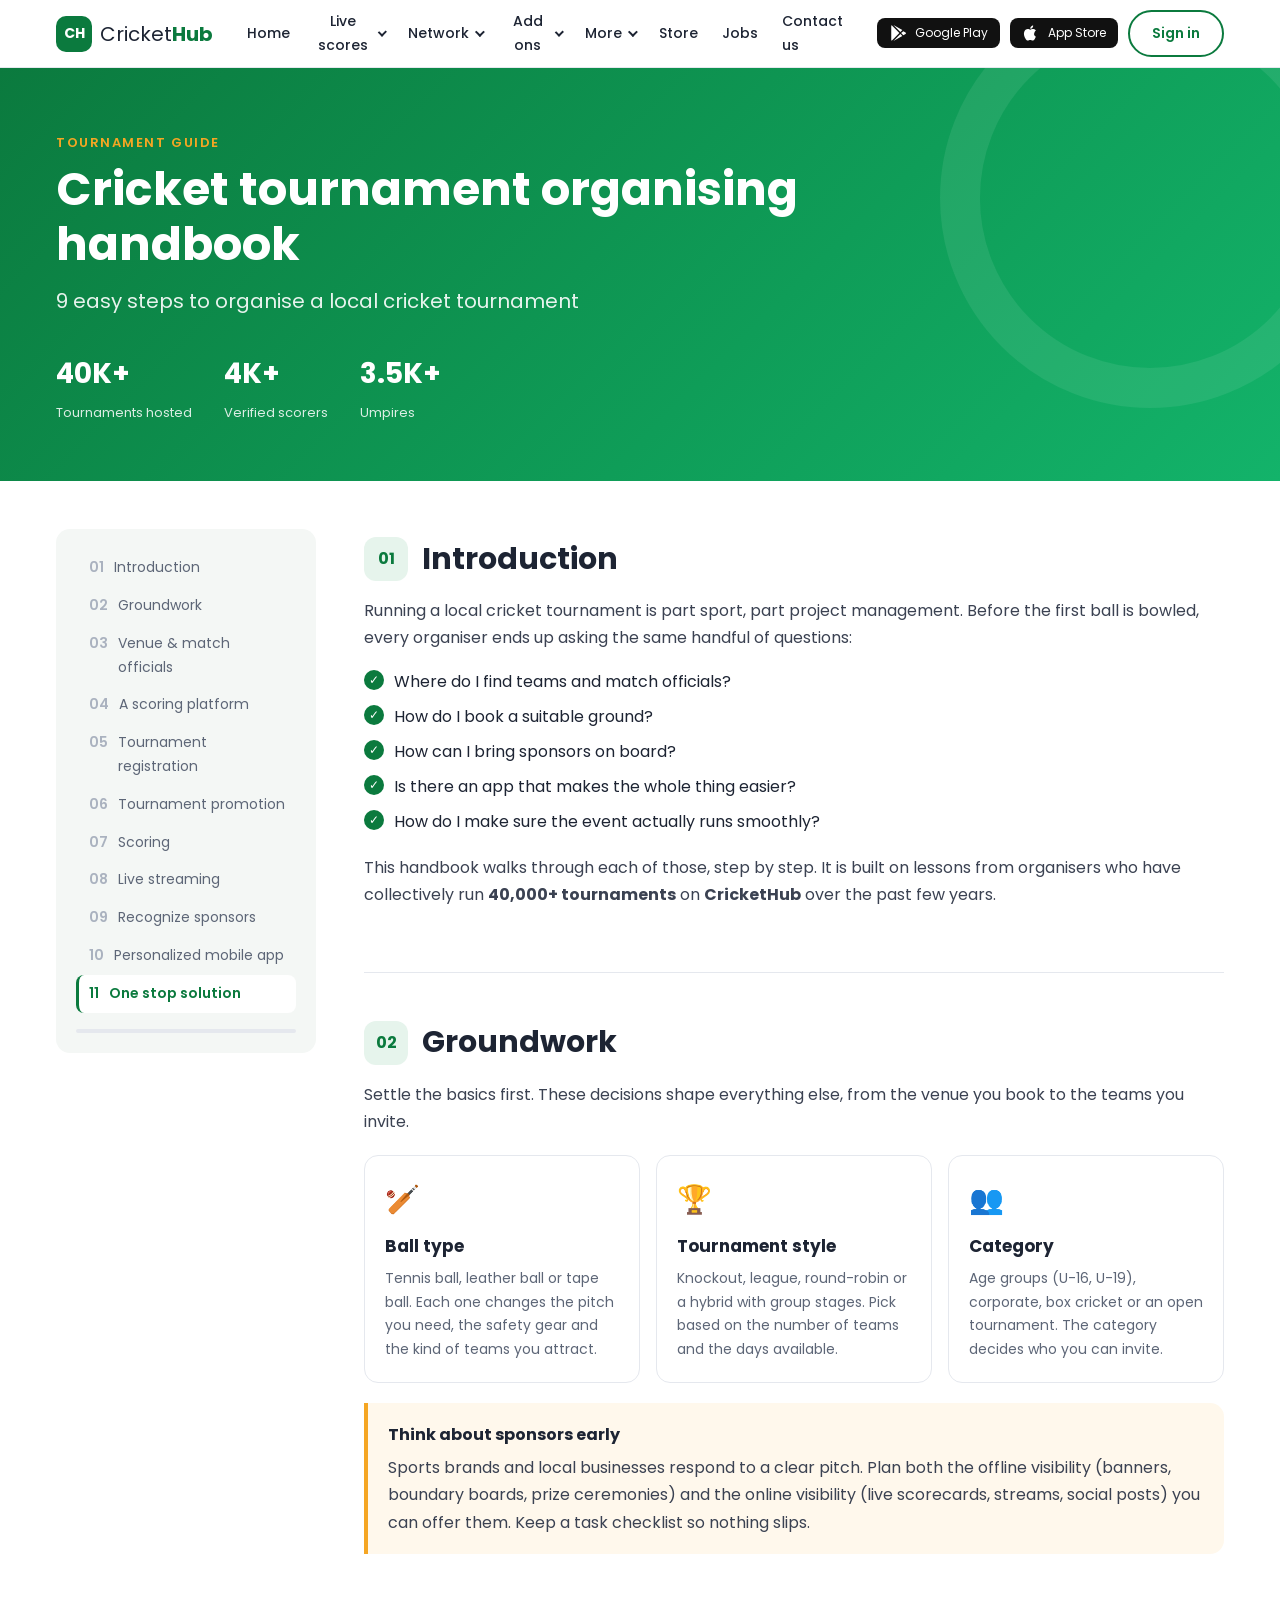
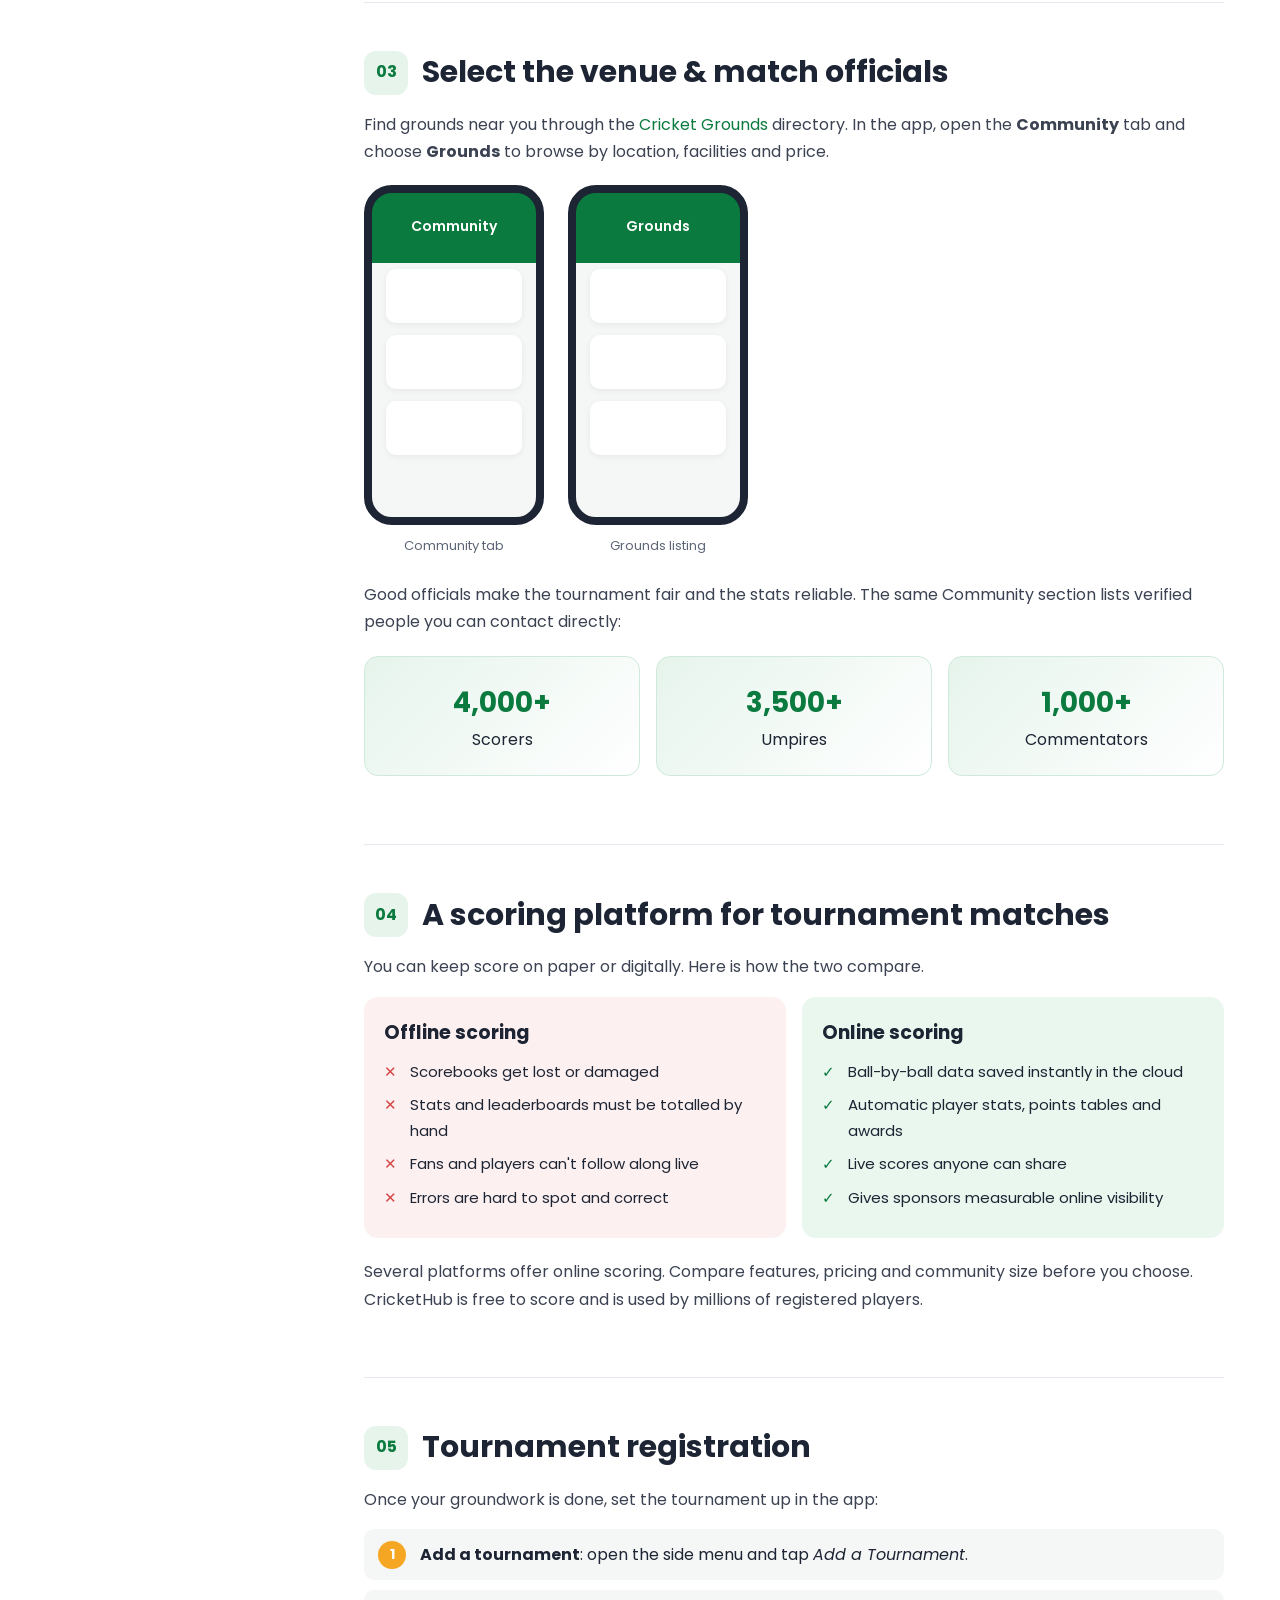
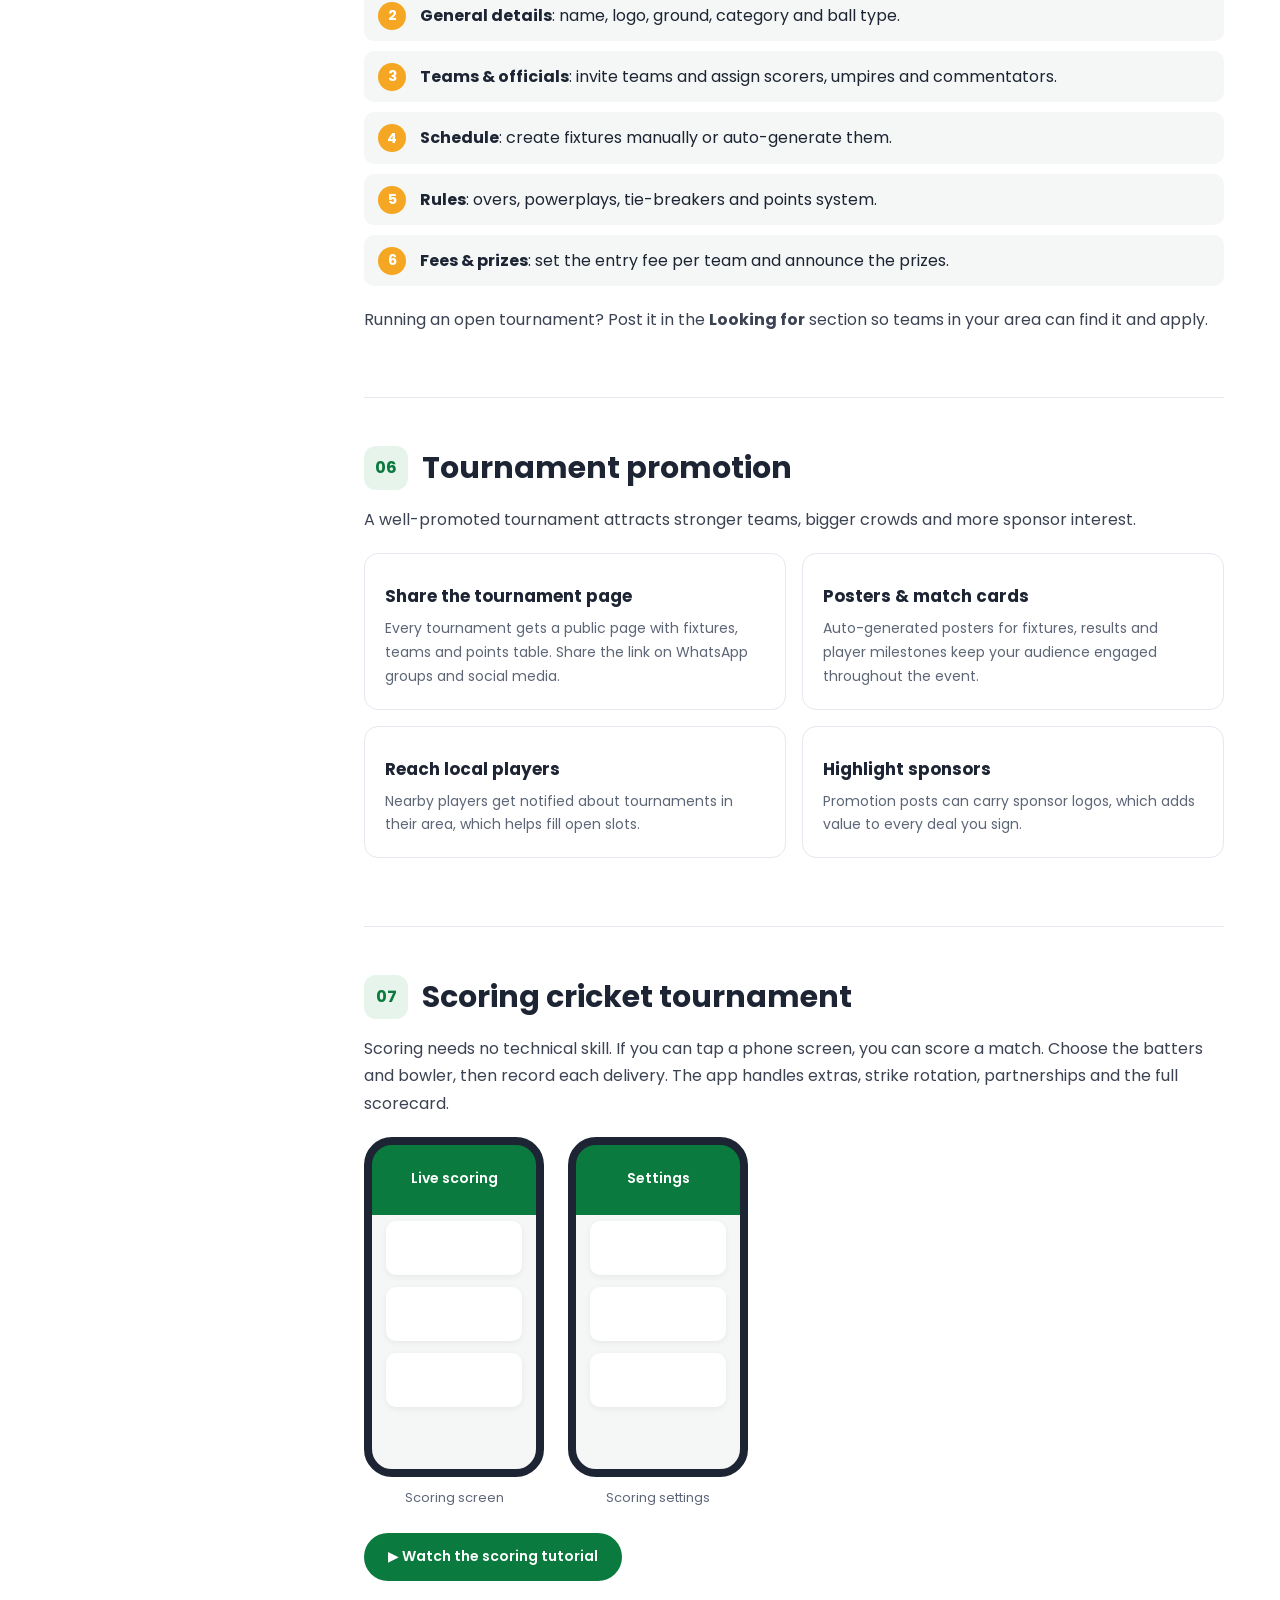
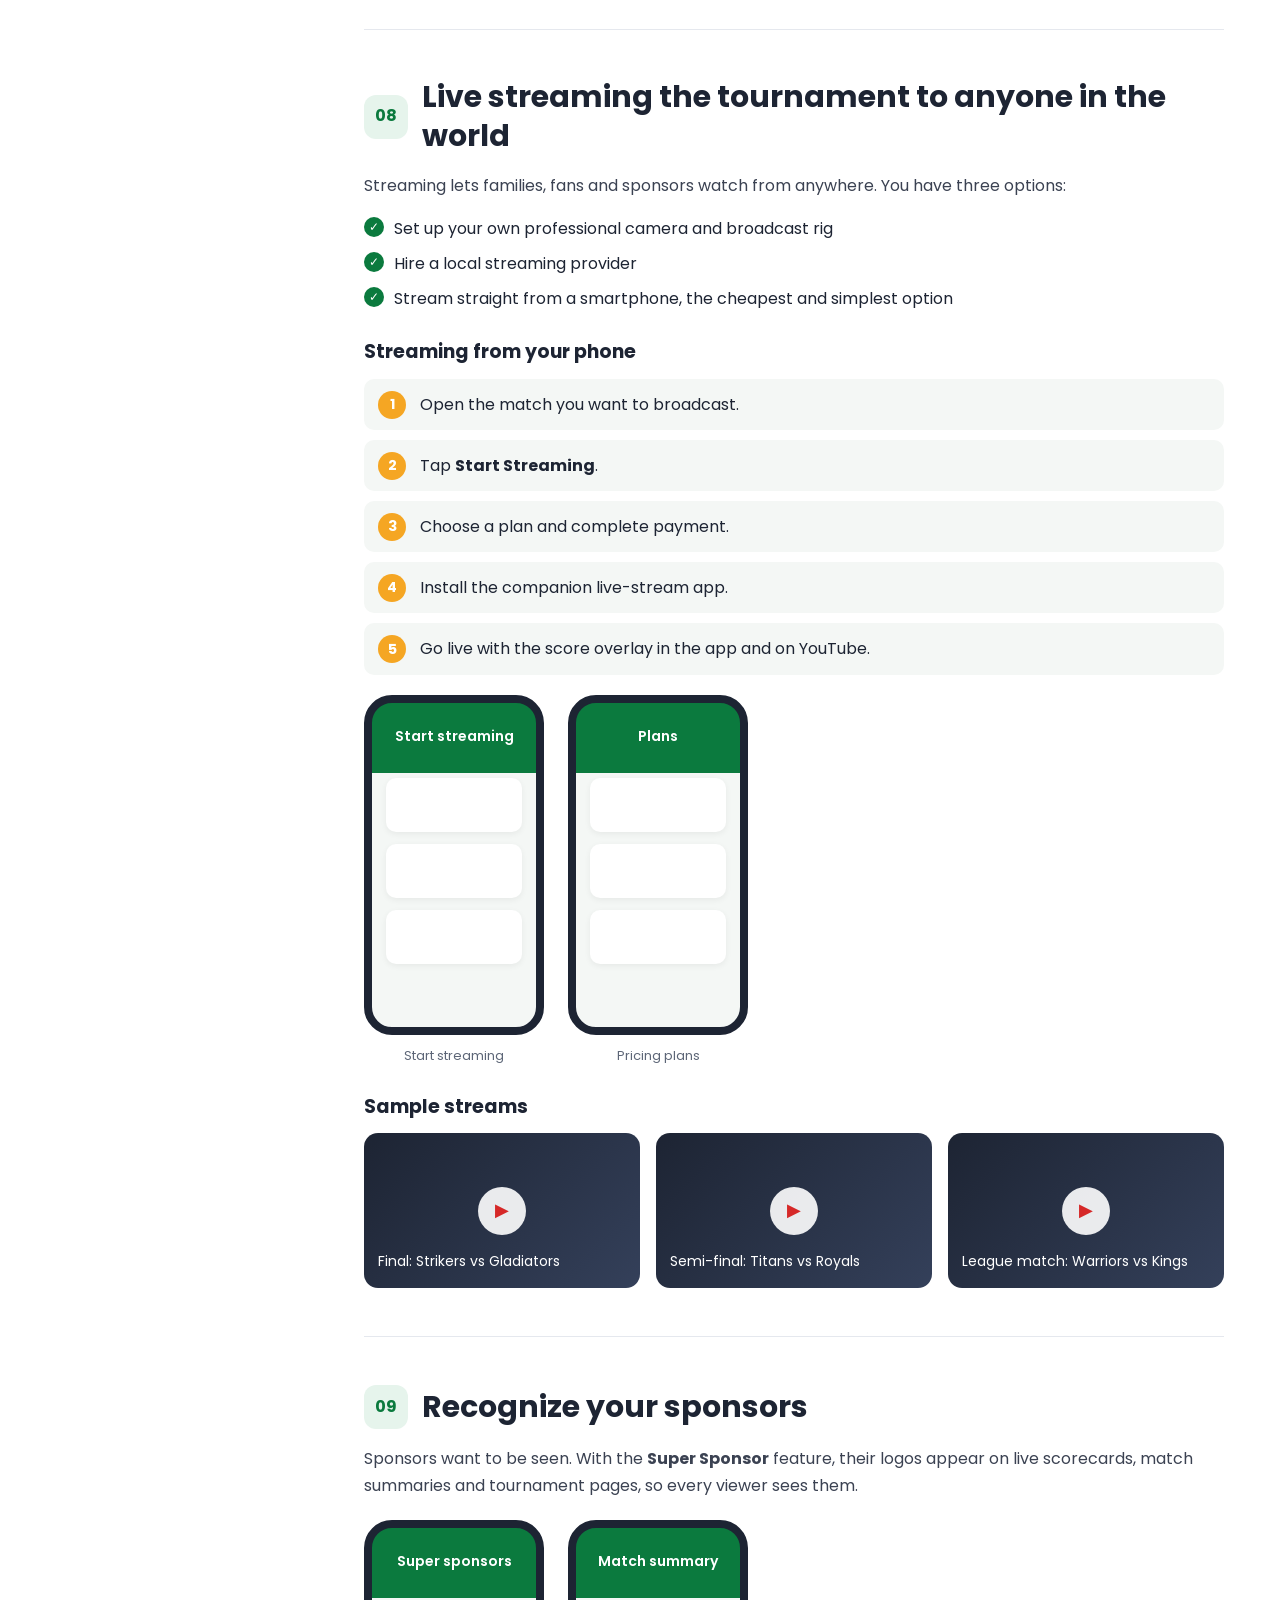
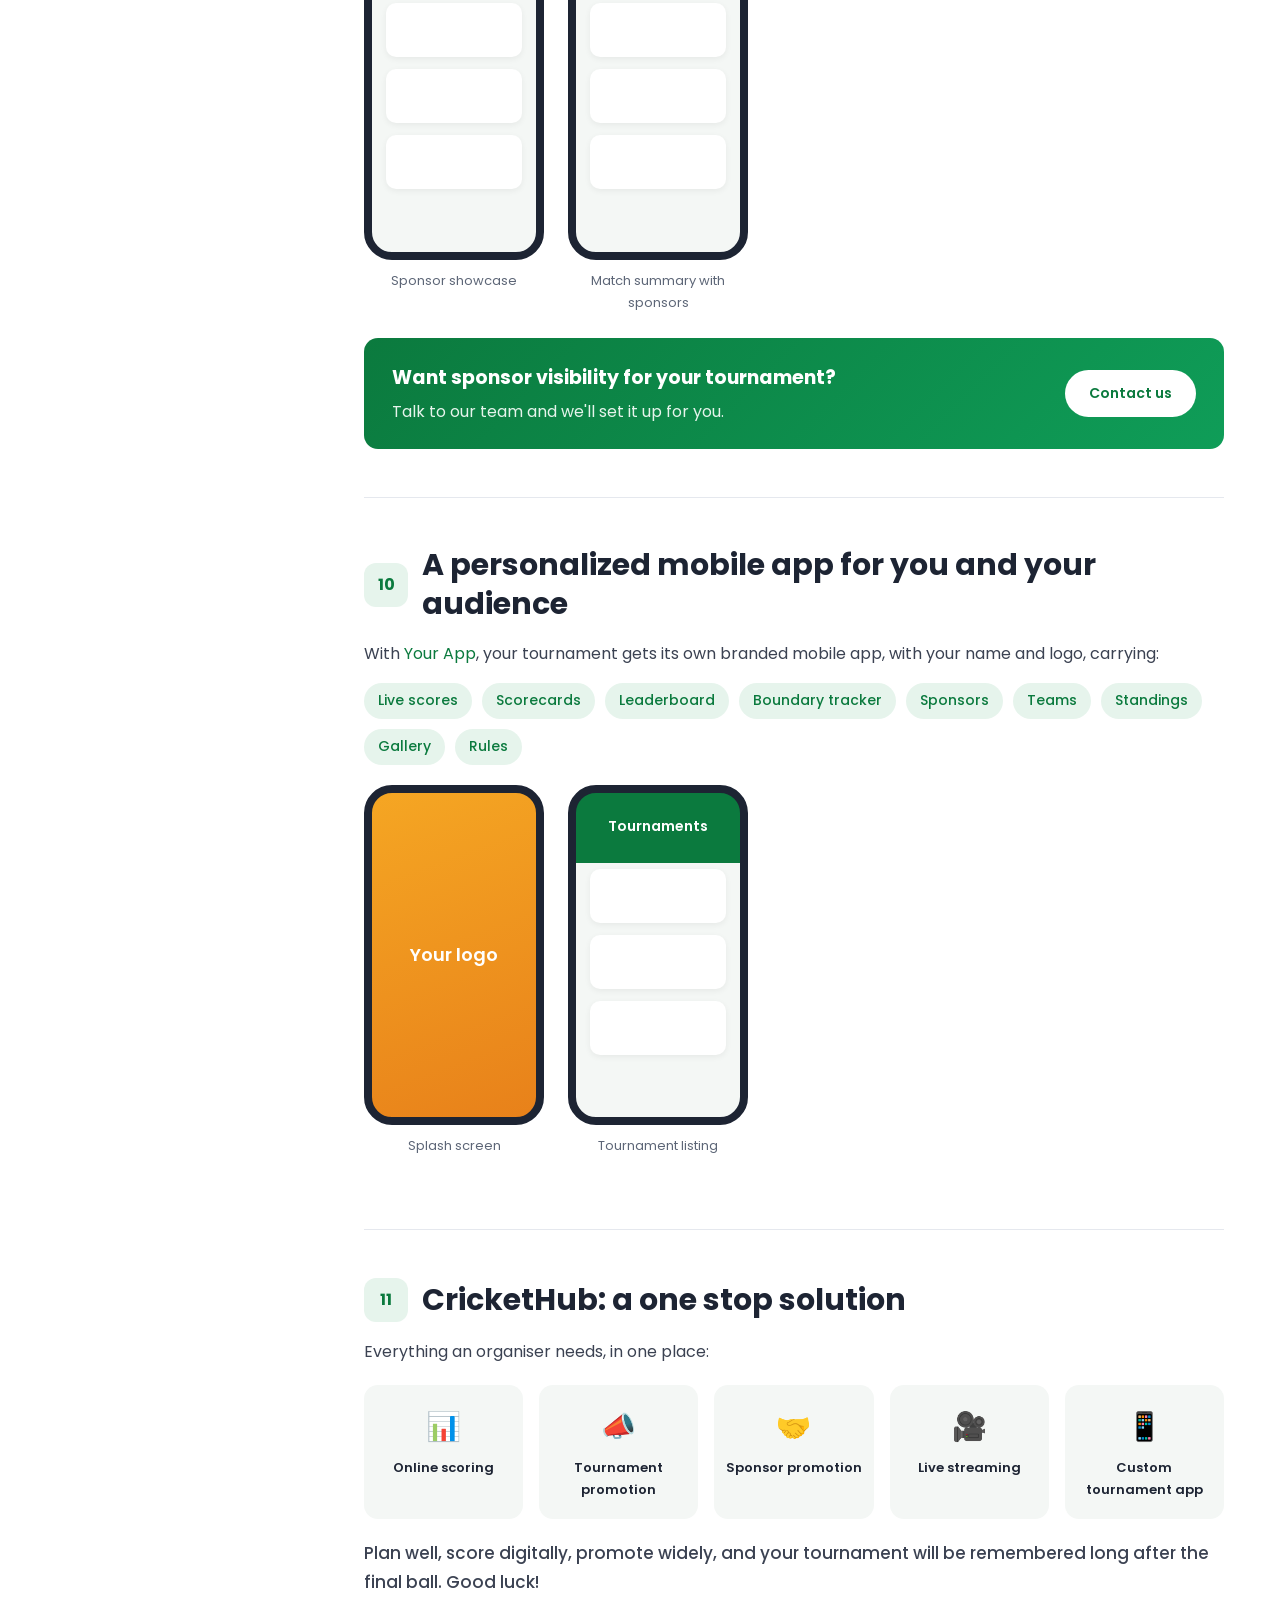
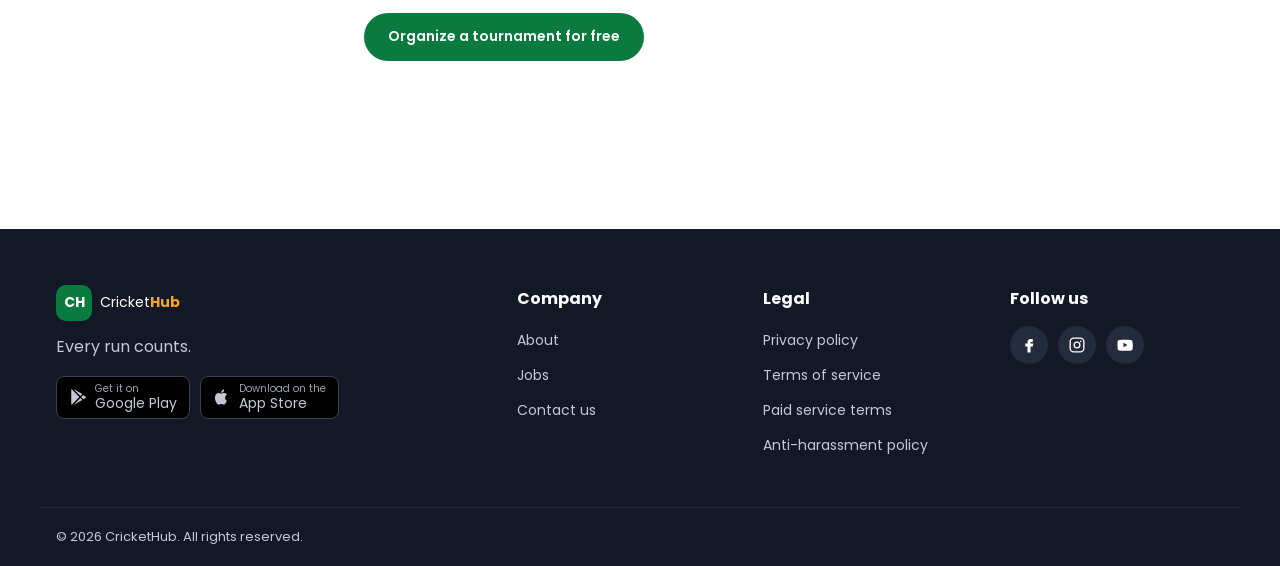
==== index.html @ 0072df8c "Cricket tournament handbook PWA" ====
<!doctype html>
<html lang="en">
<head>
  <meta charset="utf-8">
  <meta name="viewport" content="width=device-width, initial-scale=1">
  <title>Cricket Tournament Organising Handbook | CricketHub</title>
  <meta name="description" content="A step-by-step handbook for organising a local cricket tournament: groundwork, venue, officials, scoring, registration, promotion, live streaming, sponsors and more.">
  <link rel="manifest" href="manifest.webmanifest">
  <meta name="theme-color" content="#0b7a3e">
  <meta name="mobile-web-app-capable" content="yes">
  <meta name="apple-mobile-web-app-capable" content="yes">
  <meta name="apple-mobile-web-app-title" content="CricketHub">
  <link rel="apple-touch-icon" href="icons/icon-180.png">
  <link rel="icon" type="image/png" href="icons/icon-192.png">
  <link rel="preconnect" href="https://fonts.googleapis.com">
  <link rel="preconnect" href="https://fonts.gstatic.com" crossorigin>
  <link href="https://fonts.googleapis.com/css2?family=Poppins:wght@400;500;600;700&display=swap" rel="stylesheet">
  <link rel="stylesheet" href="css/styles.css">
</head>
<body>

<!-- ================= HEADER ================= -->
<header class="site-header">
  <div class="container header-inner">
    <a href="#" class="logo" aria-label="CricketHub home">
      <span class="logo-mark">CH</span>
      <span class="logo-text">Cricket<strong>Hub</strong></span>
    </a>

    <nav class="main-nav" aria-label="Main">
      <ul class="nav-list">
        <li><a href="#">Home</a></li>
        <li class="has-dropdown">
          <button class="dd-toggle" aria-expanded="false">Live scores <span class="caret"></span></button>
          <ul class="dropdown">
            <li><a href="#">Matches</a></li>
            <li><a href="#">Tournaments</a></li>
            <li><a href="#">Associations</a></li>
          </ul>
        </li>
        <li class="has-dropdown">
          <button class="dd-toggle" aria-expanded="false">Network <span class="caret"></span></button>
          <ul class="dropdown">
            <li><a href="#">Community</a></li>
            <li><a href="#">Looking for</a></li>
          </ul>
        </li>
        <li class="has-dropdown">
          <button class="dd-toggle" aria-expanded="false">Add ons <span class="caret"></span></button>
          <ul class="dropdown">
            <li><a href="#">CricketHub PRO</a></li>
            <li class="has-submenu">
              <a href="#">Go Live <span class="caret right"></span></a>
              <ul class="submenu">
                <li><a href="#">Capture</a></li>
                <li><a href="#">With camera</a></li>
                <li><a href="#">With phone</a></li>
              </ul>
            </li>
            <li><a href="#">Your app</a></li>
            <li><a href="#">Your web</a></li>
            <li><a href="#">Super sponsor</a></li>
          </ul>
        </li>
        <li class="has-dropdown">
          <button class="dd-toggle" aria-expanded="false">More <span class="caret"></span></button>
          <ul class="dropdown">
            <li><a href="index.html" class="active">Tournament guide</a></li>
            <li><a href="#">Cricket tips</a></li>
            <li><a href="#">News</a></li>
            <li><a href="#">FAQs</a></li>
            <li><a href="#">Blogs</a></li>
            <li><a href="#">Organize tournament</a></li>
            <li><a href="#">Awards</a></li>
            <li><a href="#">Cricket tools</a></li>
          </ul>
        </li>
        <li><a href="#">Store</a></li>
        <li><a href="#">Jobs</a></li>
        <li><a href="#">Contact us</a></li>
      </ul>
    </nav>

    <div class="header-actions">
      <a href="#" class="store-badge small" aria-label="Get it on Google Play">
        <svg viewBox="0 0 24 24" aria-hidden="true"><path d="M3.6 1.8 13.8 12 3.6 22.2c-.4-.2-.6-.6-.6-1.1V2.9c0-.5.2-.9.6-1.1Zm11.6 11.6 2.6 2.6-11.9 6.8 9.3-9.4Zm3.9-3.9 2.9 1.7c.8.5.8 1.6 0 2.1l-2.9 1.7-2.9-3 2.9-2.5ZM5.9 1.2l11.9 6.8-2.6 2.6-9.3-9.4Z"/></svg>
        <span>Google Play</span>
      </a>
      <a href="#" class="store-badge small" aria-label="Download on the App Store">
        <svg viewBox="0 0 24 24" aria-hidden="true"><path d="M16.4 12.6c0-2.6 2.1-3.8 2.2-3.9-1.2-1.8-3.1-2-3.7-2-1.6-.2-3.1.9-3.9.9-.8 0-2-.9-3.4-.9-1.7 0-3.3 1-4.2 2.6-1.8 3.1-.5 7.7 1.3 10.2.8 1.2 1.8 2.6 3.1 2.5 1.2 0 1.7-.8 3.2-.8s1.9.8 3.2.8c1.3 0 2.2-1.2 3-2.4.9-1.4 1.3-2.7 1.3-2.8 0 0-2.6-1-2.6-4.2ZM13.9 4.9c.7-.8 1.1-1.9 1-3-1 0-2.1.7-2.8 1.5-.6.7-1.2 1.8-1 2.9 1 .1 2.1-.6 2.8-1.4Z"/></svg>
        <span>App Store</span>
      </a>
      <a href="#" class="btn btn-outline">Sign in</a>
      <button class="menu-toggle" aria-label="Open menu" aria-controls="drawer" aria-expanded="false">
        <span></span><span></span><span></span>
      </button>
    </div>
  </div>
</header>

<!-- Mobile drawer -->
<div class="drawer-backdrop" hidden></div>
<aside id="drawer" class="drawer" aria-hidden="true">
  <div class="drawer-head">
    <a href="#" class="logo"><span class="logo-mark">CH</span><span class="logo-text">Cricket<strong>Hub</strong></span></a>
    <button class="drawer-close" aria-label="Close menu">&times;</button>
  </div>
  <p class="drawer-tagline">Every run counts.</p>
  <nav class="drawer-nav" aria-label="Mobile"></nav>
  <a href="#" class="btn btn-primary btn-block">Sign in</a>
</aside>

<!-- ================= PAGE HERO ================= -->
<section class="page-hero">
  <div class="container">
    <p class="eyebrow">Tournament guide</p>
    <h1>Cricket tournament organising handbook</h1>
    <p class="subtitle">9 easy steps to organise a local cricket tournament</p>
    <div class="hero-stats">
      <div><strong>40K+</strong><span>Tournaments hosted</span></div>
      <div><strong>4K+</strong><span>Verified scorers</span></div>
      <div><strong>3.5K+</strong><span>Umpires</span></div>
    </div>
  </div>
</section>

<!-- ================= CONTENT ================= -->
<main class="container handbook">
  <aside class="toc" aria-label="Table of contents">
    <button class="toc-toggle" aria-expanded="false">Contents <span class="caret"></span></button>
    <ol class="toc-list">
      <li><a href="#section-1">Introduction</a></li>
      <li><a href="#section-2">Groundwork</a></li>
      <li><a href="#section-3">Venue &amp; match officials</a></li>
      <li><a href="#section-4">A scoring platform</a></li>
      <li><a href="#section-5">Tournament registration</a></li>
      <li><a href="#section-6">Tournament promotion</a></li>
      <li><a href="#section-7">Scoring</a></li>
      <li><a href="#section-8">Live streaming</a></li>
      <li><a href="#section-9">Recognize sponsors</a></li>
      <li><a href="#section-10">Personalized mobile app</a></li>
      <li><a href="#section-11">One stop solution</a></li>
    </ol>
    <div class="toc-progress"><span></span></div>
  </aside>

  <article class="content">

    <section id="section-1" class="hb-section">
      <h2><span class="num">01</span>Introduction</h2>
      <p>Running a local cricket tournament is part sport, part project management. Before the first ball is bowled, every organiser ends up asking the same handful of questions:</p>
      <ul class="check-list">
        <li>Where do I find teams and match officials?</li>
        <li>How do I book a suitable ground?</li>
        <li>How can I bring sponsors on board?</li>
        <li>Is there an app that makes the whole thing easier?</li>
        <li>How do I make sure the event actually runs smoothly?</li>
      </ul>
      <p>This handbook walks through each of those, step by step. It is built on lessons from organisers who have collectively run <strong>40,000+ tournaments</strong> on <strong>CricketHub</strong> over the past few years.</p>
    </section>

    <section id="section-2" class="hb-section">
      <h2><span class="num">02</span>Groundwork</h2>
      <p>Settle the basics first. These decisions shape everything else, from the venue you book to the teams you invite.</p>
      <div class="card-grid three">
        <div class="info-card">
          <div class="icon">🏏</div>
          <h3>Ball type</h3>
          <p>Tennis ball, leather ball or tape ball. Each one changes the pitch you need, the safety gear and the kind of teams you attract.</p>
        </div>
        <div class="info-card">
          <div class="icon">🏆</div>
          <h3>Tournament style</h3>
          <p>Knockout, league, round-robin or a hybrid with group stages. Pick based on the number of teams and the days available.</p>
        </div>
        <div class="info-card">
          <div class="icon">👥</div>
          <h3>Category</h3>
          <p>Age groups (U-16, U-19), corporate, box cricket or an open tournament. The category decides who you can invite.</p>
        </div>
      </div>
      <div class="callout">
        <h4>Think about sponsors early</h4>
        <p>Sports brands and local businesses respond to a clear pitch. Plan both the offline visibility (banners, boundary boards, prize ceremonies) and the online visibility (live scorecards, streams, social posts) you can offer them. Keep a task checklist so nothing slips.</p>
      </div>
    </section>

    <section id="section-3" class="hb-section">
      <h2><span class="num">03</span>Select the venue &amp; match officials</h2>
      <p>Find grounds near you through the <a href="#">Cricket Grounds</a> directory. In the app, open the <strong>Community</strong> tab and choose <strong>Grounds</strong> to browse by location, facilities and price.</p>
      <div class="media-row two">
        <figure class="mock-phone" data-label="Community"><div class="screen"><span>Community</span><i></i><i></i><i></i></div><figcaption>Community tab</figcaption></figure>
        <figure class="mock-phone" data-label="Grounds"><div class="screen"><span>Grounds</span><i></i><i></i><i></i></div><figcaption>Grounds listing</figcaption></figure>
      </div>
      <p>Good officials make the tournament fair and the stats reliable. The same Community section lists verified people you can contact directly:</p>
      <div class="card-grid three">
        <a href="#" class="stat-card"><strong>4,000+</strong><span>Scorers</span></a>
        <a href="#" class="stat-card"><strong>3,500+</strong><span>Umpires</span></a>
        <a href="#" class="stat-card"><strong>1,000+</strong><span>Commentators</span></a>
      </div>
    </section>

    <section id="section-4" class="hb-section">
      <h2><span class="num">04</span>A scoring platform for tournament matches</h2>
      <p>You can keep score on paper or digitally. Here is how the two compare.</p>
      <div class="compare">
        <div class="compare-col bad">
          <h3>Offline scoring</h3>
          <ul>
            <li>Scorebooks get lost or damaged</li>
            <li>Stats and leaderboards must be totalled by hand</li>
            <li>Fans and players can't follow along live</li>
            <li>Errors are hard to spot and correct</li>
          </ul>
        </div>
        <div class="compare-col good">
          <h3>Online scoring</h3>
          <ul>
            <li>Ball-by-ball data saved instantly in the cloud</li>
            <li>Automatic player stats, points tables and awards</li>
            <li>Live scores anyone can share</li>
            <li>Gives sponsors measurable online visibility</li>
          </ul>
        </div>
      </div>
      <p>Several platforms offer online scoring. Compare features, pricing and community size before you choose. CricketHub is free to score and is used by millions of registered players.</p>
    </section>

    <section id="section-5" class="hb-section">
      <h2><span class="num">05</span>Tournament registration</h2>
      <p>Once your groundwork is done, set the tournament up in the app:</p>
      <ol class="steps">
        <li><strong>Add a tournament</strong>: open the side menu and tap <em>Add a Tournament</em>.</li>
        <li><strong>General details</strong>: name, logo, ground, category and ball type.</li>
        <li><strong>Teams &amp; officials</strong>: invite teams and assign scorers, umpires and commentators.</li>
        <li><strong>Schedule</strong>: create fixtures manually or auto-generate them.</li>
        <li><strong>Rules</strong>: overs, powerplays, tie-breakers and points system.</li>
        <li><strong>Fees &amp; prizes</strong>: set the entry fee per team and announce the prizes.</li>
      </ol>
      <p>Running an open tournament? Post it in the <strong>Looking for</strong> section so teams in your area can find it and apply.</p>
    </section>

    <section id="section-6" class="hb-section">
      <h2><span class="num">06</span>Tournament promotion</h2>
      <p>A well-promoted tournament attracts stronger teams, bigger crowds and more sponsor interest.</p>
      <div class="card-grid two">
        <div class="info-card"><h3>Share the tournament page</h3><p>Every tournament gets a public page with fixtures, teams and points table. Share the link on WhatsApp groups and social media.</p></div>
        <div class="info-card"><h3>Posters &amp; match cards</h3><p>Auto-generated posters for fixtures, results and player milestones keep your audience engaged throughout the event.</p></div>
        <div class="info-card"><h3>Reach local players</h3><p>Nearby players get notified about tournaments in their area, which helps fill open slots.</p></div>
        <div class="info-card"><h3>Highlight sponsors</h3><p>Promotion posts can carry sponsor logos, which adds value to every deal you sign.</p></div>
      </div>
    </section>

    <section id="section-7" class="hb-section">
      <h2><span class="num">07</span>Scoring cricket tournament</h2>
      <p>Scoring needs no technical skill. If you can tap a phone screen, you can score a match. Choose the batters and bowler, then record each delivery. The app handles extras, strike rotation, partnerships and the full scorecard.</p>
      <div class="media-row two">
        <figure class="mock-phone"><div class="screen"><span>Live scoring</span><i></i><i></i><i></i></div><figcaption>Scoring screen</figcaption></figure>
        <figure class="mock-phone"><div class="screen"><span>Settings</span><i></i><i></i><i></i></div><figcaption>Scoring settings</figcaption></figure>
      </div>
      <a href="#" class="btn btn-primary">▶ Watch the scoring tutorial</a>
    </section>

    <section id="section-8" class="hb-section">
      <h2><span class="num">08</span>Live streaming the tournament to anyone in the world</h2>
      <p>Streaming lets families, fans and sponsors watch from anywhere. You have three options:</p>
      <ul class="check-list">
        <li>Set up your own professional camera and broadcast rig</li>
        <li>Hire a local streaming provider</li>
        <li>Stream straight from a smartphone, the cheapest and simplest option</li>
      </ul>
      <h3>Streaming from your phone</h3>
      <ol class="steps">
        <li>Open the match you want to broadcast.</li>
        <li>Tap <strong>Start Streaming</strong>.</li>
        <li>Choose a plan and complete payment.</li>
        <li>Install the companion live-stream app.</li>
        <li>Go live with the score overlay in the app and on YouTube.</li>
      </ol>
      <div class="media-row two">
        <figure class="mock-phone"><div class="screen"><span>Start streaming</span><i></i><i></i><i></i></div><figcaption>Start streaming</figcaption></figure>
        <figure class="mock-phone"><div class="screen"><span>Plans</span><i></i><i></i><i></i></div><figcaption>Pricing plans</figcaption></figure>
      </div>
      <h3>Sample streams</h3>
      <div class="video-grid">
        <a href="#" class="video-card"><span class="play">▶</span><span>Final: Strikers vs Gladiators</span></a>
        <a href="#" class="video-card"><span class="play">▶</span><span>Semi-final: Titans vs Royals</span></a>
        <a href="#" class="video-card"><span class="play">▶</span><span>League match: Warriors vs Kings</span></a>
      </div>
    </section>

    <section id="section-9" class="hb-section">
      <h2><span class="num">09</span>Recognize your sponsors</h2>
      <p>Sponsors want to be seen. With the <strong>Super Sponsor</strong> feature, their logos appear on live scorecards, match summaries and tournament pages, so every viewer sees them.</p>
      <div class="media-row two">
        <figure class="mock-phone"><div class="screen"><span>Super sponsors</span><i></i><i></i><i></i></div><figcaption>Sponsor showcase</figcaption></figure>
        <figure class="mock-phone"><div class="screen"><span>Match summary</span><i></i><i></i><i></i></div><figcaption>Match summary with sponsors</figcaption></figure>
      </div>
      <div class="cta-banner">
        <div>
          <h3>Want sponsor visibility for your tournament?</h3>
          <p>Talk to our team and we'll set it up for you.</p>
        </div>
        <a href="#" class="btn btn-light">Contact us</a>
      </div>
    </section>

    <section id="section-10" class="hb-section">
      <h2><span class="num">10</span>A personalized mobile app for you and your audience</h2>
      <p>With <a href="#">Your App</a>, your tournament gets its own branded mobile app, with your name and logo, carrying:</p>
      <div class="chip-list">
        <span>Live scores</span><span>Scorecards</span><span>Leaderboard</span><span>Boundary tracker</span>
        <span>Sponsors</span><span>Teams</span><span>Standings</span><span>Gallery</span><span>Rules</span>
      </div>
      <div class="media-row two">
        <figure class="mock-phone brand"><div class="screen"><span>Your logo</span></div><figcaption>Splash screen</figcaption></figure>
        <figure class="mock-phone"><div class="screen"><span>Tournaments</span><i></i><i></i><i></i></div><figcaption>Tournament listing</figcaption></figure>
      </div>
    </section>

    <section id="section-11" class="hb-section">
      <h2><span class="num">11</span>CricketHub: a one stop solution</h2>
      <p>Everything an organiser needs, in one place:</p>
      <div class="card-grid five">
        <div class="mini-card">📊<span>Online scoring</span></div>
        <div class="mini-card">📣<span>Tournament promotion</span></div>
        <div class="mini-card">🤝<span>Sponsor promotion</span></div>
        <div class="mini-card">🎥<span>Live streaming</span></div>
        <div class="mini-card">📱<span>Custom tournament app</span></div>
      </div>
      <p class="closing">Plan well, score digitally, promote widely, and your tournament will be remembered long after the final ball. Good luck!</p>
      <a href="#" class="btn btn-primary">Organize a tournament for free</a>
    </section>

  </article>
</main>

<button class="back-to-top" aria-label="Back to top">↑</button>

<!-- ================= FOOTER ================= -->
<footer class="site-footer">
  <div class="container footer-grid">
    <div class="footer-brand">
      <a href="#" class="logo light"><span class="logo-mark">CH</span><span class="logo-text">Cricket<strong>Hub</strong></span></a>
      <p>Every run counts.</p>
      <div class="badges">
        <a href="#" class="store-badge"><svg viewBox="0 0 24 24" aria-hidden="true"><path d="M3.6 1.8 13.8 12 3.6 22.2c-.4-.2-.6-.6-.6-1.1V2.9c0-.5.2-.9.6-1.1Zm11.6 11.6 2.6 2.6-11.9 6.8 9.3-9.4Zm3.9-3.9 2.9 1.7c.8.5.8 1.6 0 2.1l-2.9 1.7-2.9-3 2.9-2.5ZM5.9 1.2l11.9 6.8-2.6 2.6-9.3-9.4Z"/></svg><span><small>Get it on</small>Google Play</span></a>
        <a href="#" class="store-badge"><svg viewBox="0 0 24 24" aria-hidden="true"><path d="M16.4 12.6c0-2.6 2.1-3.8 2.2-3.9-1.2-1.8-3.1-2-3.7-2-1.6-.2-3.1.9-3.9.9-.8 0-2-.9-3.4-.9-1.7 0-3.300 1-4.2 2.6-1.8 3.1-.5 7.7 1.3 10.2.8 1.2 1.8 2.6 3.1 2.5 1.2 0 1.7-.8 3.2-.8s1.9.8 3.2.8c1.3 0 2.2-1.2 3-2.4.9-1.4 1.3-2.7 1.3-2.8 0 0-2.6-1-2.6-4.2ZM13.9 4.9c.7-.8 1.1-1.9 1-3-1 0-2.1.7-2.8 1.5-.6.7-1.2 1.8-1 2.9 1 .1 2.1-.6 2.8-1.4Z"/></svg><span><small>Download on the</small>App Store</span></a>
      </div>
    </div>
    <div>
      <h4>Company</h4>
      <ul><li><a href="#">About</a></li><li><a href="#">Jobs</a></li><li><a href="#">Contact us</a></li></ul>
    </div>
    <div>
      <h4>Legal</h4>
      <ul><li><a href="#">Privacy policy</a></li><li><a href="#">Terms of service</a></li><li><a href="#">Paid service terms</a></li><li><a href="#">Anti-harassment policy</a></li></ul>
    </div>
    <div>
      <h4>Follow us</h4>
      <div class="socials">
        <a href="#" aria-label="Facebook"><svg viewBox="0 0 24 24"><path d="M14 8h3V4h-3c-2.8 0-4 1.8-4 4.3V10H7v4h3v8h4v-8h3l1-4h-4V8.6c0-.4.3-.6.6-.6Z"/></svg></a>
        <a href="#" aria-label="Instagram"><svg viewBox="0 0 24 24"><path d="M12 7.3A4.7 4.7 0 1 0 12 16.7 4.7 4.7 0 0 0 12 7.3Zm0 7.7a3 3 0 1 1 0-6 3 3 0 0 1 0 6Zm6-7.9a1.1 1.1 0 1 1-2.2 0 1.1 1.1 0 0 1 2.2 0ZM16.5 2h-9A5.5 5.5 0 0 0 2 7.5v9A5.5 5.5 0 0 0 7.5 22h9a5.5 5.5 0 0 0 5.5-5.5v-9A5.5 5.5 0 0 0 16.5 2Zm3.7 14.5a3.7 3.7 0 0 1-3.7 3.7h-9a3.7 3.7 0 0 1-3.7-3.7v-9a3.7 3.7 0 0 1 3.7-3.7h9a3.7 3.7 0 0 1 3.7 3.7v9Z"/></svg></a>
        <a href="#" aria-label="YouTube"><svg viewBox="0 0 24 24"><path d="M22 8.2s-.2-1.5-.8-2.1c-.8-.8-1.7-.8-2.1-.9C16.2 5 12 5 12 5s-4.2 0-7.1.2c-.4.1-1.3.1-2.1.9-.6.6-.8 2.1-.8 2.1S2 9.900 2 11.600v1.600c0 1.700.2 3.400.2 3.400s.2 1.500.8 2.100c.8.8 1.800.8 2.300.9 1.700.2 6.900.2 6.900.2s4.200 0 7.100-.2c.4-.1 1.300-.1 2.100-.9.6-.6.8-2.100.8-2.100s.2-1.700.2-3.400v-1.600c0-1.700-.4-3.400-.4-3.400ZM10 15V9l5.200 3L10 15Z"/></svg></a>
      </div>
    </div>
  </div>
  <div class="container footer-bottom">
    <p>© <span id="year"></span> CricketHub. All rights reserved.</p>
  </div>
</footer>

<script src="js/main.js"></script>
</body>
</html>
---- css/styles.css ----
:root {
  --primary: #0b7a3e;
  --primary-dark: #075c2e;
  --accent: #f5a623;
  --ink: #1d2433;
  --muted: #5d6677;
  --line: #e5e8ee;
  --bg: #ffffff;
  --bg-soft: #f4f7f5;
  --radius: 14px;
  --shadow: 0 6px 24px rgba(16, 24, 40, .08);
  --header-h: 68px;
}

* { box-sizing: border-box; margin: 0; padding: 0; }
html { scroll-behavior: smooth; scroll-padding-top: calc(var(--header-h) + 20px); }
body { font-family: "Poppins", system-ui, sans-serif; color: var(--ink); background: var(--bg); line-height: 1.7; font-size: 16px; }
a { color: var(--primary); text-decoration: none; }
a:hover { text-decoration: underline; }
img, svg { display: block; }
ul, ol { list-style: none; }
.container { width: 100%; max-width: 1200px; margin: 0 auto; padding: 0 16px; }

/* ---------- Buttons ---------- */
.btn { display: inline-flex; align-items: center; gap: 8px; padding: 10px 22px; border-radius: 999px; font-weight: 600; font-size: 14px; border: 2px solid transparent; cursor: pointer; transition: .2s; text-decoration: none !important; }
.btn-primary { background: var(--primary); color: #fff; }
.btn-primary:hover { background: var(--primary-dark); }
.btn-outline { border-color: var(--primary); color: var(--primary); background: transparent; }
.btn-outline:hover { background: var(--primary); color: #fff; }
.btn-light { background: #fff; color: var(--primary); }
.btn-block { width: 100%; justify-content: center; }

/* ---------- Header ---------- */
.site-header { position: sticky; top: 0; z-index: 50; background: #fff; border-bottom: 1px solid var(--line); height: var(--header-h); }
.header-inner { display: flex; align-items: center; height: 100%; gap: 24px; }
.logo { display: flex; align-items: center; gap: 8px; color: var(--ink); text-decoration: none !important; font-size: 20px; }
.logo-mark { width: 36px; height: 36px; border-radius: 10px; background: var(--primary); color: #fff; display: grid; place-items: center; font-weight: 700; font-size: 14px; }
.logo-text strong { color: var(--primary); }
.logo.light { color: #fff; }
.logo.light .logo-text strong { color: var(--accent); }

.main-nav { flex: 1; }
.nav-list { display: flex; align-items: center; gap: 4px; }
.nav-list > li { position: relative; }
.nav-list > li > a, .dd-toggle { display: flex; align-items: center; gap: 6px; padding: 8px 10px; font: inherit; font-size: 14px; font-weight: 500; color: var(--ink); background: none; border: 0; cursor: pointer; border-radius: 8px; }
.nav-list > li > a:hover, .dd-toggle:hover { color: var(--primary); text-decoration: none; background: var(--bg-soft); }
.caret { width: 7px; height: 7px; border-right: 2px solid currentColor; border-bottom: 2px solid currentColor; transform: rotate(45deg) translateY(-2px); display: inline-block; transition: .2s; }
.caret.right { transform: rotate(-45deg); margin-left: auto; }

.dropdown, .submenu { position: absolute; top: 100%; left: 0; min-width: 210px; background: #fff; border: 1px solid var(--line); border-radius: 12px; box-shadow: var(--shadow); padding: 8px; opacity: 0; visibility: hidden; transform: translateY(8px); transition: .2s; }
.submenu { top: -8px; left: 100%; }
.dropdown a { display: flex; align-items: center; padding: 8px 12px; border-radius: 8px; color: var(--ink); font-size: 14px; }
.dropdown a:hover, .dropdown a.active { background: var(--bg-soft); color: var(--primary); text-decoration: none; }
.has-submenu { position: relative; }
.has-dropdown:hover > .dropdown, .has-dropdown.open > .dropdown,
.has-submenu:hover > .submenu { opacity: 1; visibility: visible; transform: none; }
.has-dropdown:hover .dd-toggle .caret { transform: rotate(225deg); }

.header-actions { display: flex; align-items: center; gap: 10px; }
.store-badge { display: inline-flex; align-items: center; gap: 8px; background: #111; color: #fff; padding: 6px 12px; border-radius: 8px; font-size: 13px; text-decoration: none !important; line-height: 1.2; }
.store-badge svg { width: 18px; height: 18px; fill: currentColor; }
.store-badge small { display: block; font-size: 10px; opacity: .8; }
.store-badge.small span { font-size: 12px; }

.menu-toggle { display: none; width: 40px; height: 40px; border: 0; background: none; cursor: pointer; flex-direction: column; justify-content: center; gap: 5px; padding: 8px; }
.menu-toggle span { height: 2px; background: var(--ink); border-radius: 2px; }

/* ---------- Drawer ---------- */
.drawer { position: fixed; top: 0; right: 0; height: 100%; width: min(320px, 85vw); background: #fff; z-index: 100; padding: 20px; transform: translateX(100%); transition: transform .3s; overflow-y: auto; display: flex; flex-direction: column; gap: 16px; }
.drawer.open { transform: none; }
.drawer-backdrop { position: fixed; inset: 0; background: rgba(0,0,0,.4); z-index: 90; }
.drawer-head { display: flex; justify-content: space-between; align-items: center; }
.drawer-close { font-size: 30px; background: none; border: 0; cursor: pointer; line-height: 1; }
.drawer-tagline { color: var(--muted); font-size: 14px; }
.drawer-nav ul { display: block; }
.drawer-nav li { border-bottom: 1px solid var(--line); }
.drawer-nav a, .drawer-nav button { display: flex; width: 100%; justify-content: space-between; align-items: center; padding: 12px 4px; font: inherit; font-size: 15px; color: var(--ink); background: none; border: 0; text-align: left; cursor: pointer; }
.drawer-nav .dropdown, .drawer-nav .submenu { position: static; opacity: 1; visibility: visible; transform: none; box-shadow: none; border: 0; padding: 0 0 8px 12px; display: none; min-width: 0; }
.drawer-nav .open > .dropdown, .drawer-nav .has-submenu .submenu { display: block; }
.drawer-nav .dropdown li { border: 0; }
.drawer-nav .dropdown a { padding: 8px 4px; }
.drawer-nav .caret.right { display: none; }

/* ---------- Hero ---------- */
.page-hero { background: linear-gradient(135deg, var(--primary) 0%, #0f9d58 60%, #13b36a 100%); color: #fff; padding: 64px 0 56px; position: relative; overflow: hidden; }
.page-hero::after { content: ""; position: absolute; right: -80px; top: -80px; width: 340px; height: 340px; border-radius: 50%; border: 40px solid rgba(255,255,255,.08); }
.eyebrow { text-transform: uppercase; letter-spacing: .12em; font-size: 13px; font-weight: 600; color: var(--accent); margin-bottom: 8px; }
.page-hero h1 { font-size: clamp(28px, 5vw, 46px); line-height: 1.2; max-width: 760px; }
.subtitle { font-size: clamp(16px, 2.2vw, 20px); opacity: .9; margin-top: 12px; }
.hero-stats { display: flex; flex-wrap: wrap; gap: 32px; margin-top: 32px; }
.hero-stats strong { display: block; font-size: 28px; }
.hero-stats span { font-size: 13px; opacity: .85; }

/* ---------- Layout ---------- */
.handbook { display: grid; grid-template-columns: 260px 1fr; gap: 48px; padding-top: 48px; padding-bottom: 80px; align-items: start; }
.toc { position: sticky; top: calc(var(--header-h) + 24px); background: var(--bg-soft); border-radius: var(--radius); padding: 20px; }
.toc-toggle { display: none; }
.toc-list { counter-reset: toc; }
.toc-list li { counter-increment: toc; }
.toc-list a { display: flex; gap: 10px; padding: 7px 10px; border-radius: 8px; color: var(--muted); font-size: 14px; border-left: 3px solid transparent; }
.toc-list a::before { content: counter(toc, decimal-leading-zero); font-weight: 600; color: #aab2bf; }
.toc-list a:hover { color: var(--primary); text-decoration: none; background: #fff; }
.toc-list a.active { color: var(--primary); background: #fff; border-left-color: var(--primary); font-weight: 600; }
.toc-list a.active::before { color: var(--primary); }
.toc-progress { height: 4px; background: var(--line); border-radius: 4px; margin-top: 16px; overflow: hidden; }
.toc-progress span { display: block; height: 100%; width: 0; background: var(--accent); transition: width .1s; }

/* ---------- Content ---------- */
.content { min-width: 0; }
.hb-section { padding: 8px 0 48px; margin-bottom: 40px; border-bottom: 1px solid var(--line); }
.hb-section:last-child { border-bottom: 0; }
.hb-section h2 { font-size: clamp(22px, 3vw, 30px); line-height: 1.3; display: flex; align-items: center; gap: 14px; margin-bottom: 16px; }
.num { flex: none; width: 44px; height: 44px; border-radius: 12px; background: #e6f4ec; color: var(--primary); display: grid; place-items: center; font-size: 16px; }
.hb-section h3 { font-size: 19px; margin: 24px 0 10px; }
.hb-section p { color: #3b4252; margin-bottom: 16px; }

.check-list { margin: 0 0 18px; }
.check-list li { position: relative; padding-left: 30px; margin-bottom: 8px; }
.check-list li::before { content: "✓"; position: absolute; left: 0; top: 2px; width: 20px; height: 20px; border-radius: 50%; background: var(--primary); color: #fff; font-size: 12px; display: grid; place-items: center; }

.steps { counter-reset: s; margin: 0 0 20px; }
.steps li { counter-increment: s; position: relative; padding: 12px 16px 12px 56px; margin-bottom: 10px; background: var(--bg-soft); border-radius: 10px; }
.steps li::before { content: counter(s); position: absolute; left: 14px; top: 12px; width: 28px; height: 28px; border-radius: 50%; background: var(--accent); color: #fff; font-weight: 700; font-size: 14px; display: grid; place-items: center; }

.card-grid { display: grid; gap: 16px; margin: 20px 0; }
.card-grid.two { grid-template-columns: repeat(2, 1fr); }
.card-grid.three { grid-template-columns: repeat(3, 1fr); }
.card-grid.five { grid-template-columns: repeat(5, 1fr); }
.info-card { border: 1px solid var(--line); border-radius: var(--radius); padding: 20px; transition: .2s; }
.info-card:hover { box-shadow: var(--shadow); transform: translateY(-2px); }
.info-card .icon { font-size: 28px; }
.info-card h3 { margin: 8px 0 6px; font-size: 17px; }
.info-card p { font-size: 14px; margin: 0; color: var(--muted); }
.stat-card { border-radius: var(--radius); padding: 22px; background: linear-gradient(135deg, #e6f4ec, #fff); border: 1px solid #cfe9da; text-align: center; color: var(--ink); }
.stat-card strong { display: block; font-size: 28px; color: var(--primary); }
.stat-card:hover { text-decoration: none; box-shadow: var(--shadow); }
.mini-card { text-align: center; padding: 18px 10px; border-radius: var(--radius); background: var(--bg-soft); font-size: 28px; }
.mini-card span { display: block; font-size: 13px; font-weight: 600; margin-top: 6px; }

.callout { border-left: 4px solid var(--accent); background: #fff8ec; padding: 18px 20px; border-radius: 0 var(--radius) var(--radius) 0; }
.callout h4 { margin-bottom: 6px; }
.callout p { margin: 0; }

.compare { display: grid; grid-template-columns: 1fr 1fr; gap: 16px; margin-bottom: 20px; }
.compare-col { border-radius: var(--radius); padding: 20px; }
.compare-col h3 { margin-top: 0; }
.compare-col li { padding-left: 26px; position: relative; margin-bottom: 8px; font-size: 15px; }
.compare-col.bad { background: #fdf0f0; }
.compare-col.bad li::before { content: "✕"; position: absolute; left: 0; color: #d64545; font-weight: 700; }
.compare-col.good { background: #e9f7ef; }
.compare-col.good li::before { content: "✓"; position: absolute; left: 0; color: var(--primary); font-weight: 700; }

/* Phone mockups stand in for screenshots. Replace with real <img> tags. */
.media-row { display: flex; flex-wrap: wrap; gap: 24px; margin: 20px 0 24px; }
.mock-phone { width: 180px; text-align: center; }
.mock-phone .screen { height: 340px; border: 8px solid #1d2433; border-radius: 28px; background: linear-gradient(180deg, var(--primary) 0 70px, #f4f7f5 70px); padding: 22px 14px; display: flex; flex-direction: column; gap: 12px; }
.mock-phone .screen span { color: #fff; font-weight: 600; font-size: 14px; margin-bottom: 18px; }
.mock-phone .screen i { height: 54px; border-radius: 10px; background: #fff; box-shadow: 0 2px 6px rgba(0,0,0,.06); }
.mock-phone.brand .screen { background: linear-gradient(160deg, var(--accent), #e8811a); justify-content: center; align-items: center; }
.mock-phone.brand .screen span { font-size: 18px; margin: 0; }
.mock-phone figcaption { font-size: 13px; color: var(--muted); margin-top: 10px; }

.video-grid { display: grid; grid-template-columns: repeat(3, 1fr); gap: 16px; }
.video-card { aspect-ratio: 16/9; border-radius: var(--radius); background: linear-gradient(135deg, #1d2433, #34405a); color: #fff; display: flex; flex-direction: column; justify-content: flex-end; padding: 14px; font-size: 14px; position: relative; }
.video-card .play { position: absolute; inset: 0; margin: auto; width: 48px; height: 48px; border-radius: 50%; background: rgba(255,255,255,.9); color: #d62828; display: grid; place-items: center; font-size: 18px; }
.video-card:hover { text-decoration: none; filter: brightness(1.1); }

.cta-banner { display: flex; align-items: center; justify-content: space-between; gap: 20px; flex-wrap: wrap; background: linear-gradient(135deg, var(--primary), #0f9d58); color: #fff; padding: 24px 28px; border-radius: var(--radius); }
.cta-banner h3 { margin: 0 0 4px; }
.cta-banner p { color: #e6f4ec; margin: 0; }

.chip-list { display: flex; flex-wrap: wrap; gap: 10px; margin-bottom: 8px; }
.chip-list span { padding: 6px 14px; border-radius: 999px; background: #e6f4ec; color: var(--primary); font-size: 14px; font-weight: 500; }
.closing { font-weight: 500; font-size: 17px; }

.back-to-top { position: fixed; right: 20px; bottom: 20px; width: 44px; height: 44px; border-radius: 50%; border: 0; background: var(--primary); color: #fff; font-size: 20px; cursor: pointer; box-shadow: var(--shadow); opacity: 0; pointer-events: none; transition: .3s; z-index: 40; }
.back-to-top.show { opacity: 1; pointer-events: auto; }

/* ---------- Footer ---------- */
.site-footer { background: #121826; color: #c3c9d4; padding: 56px 0 0; }
.footer-grid { display: grid; grid-template-columns: 2fr 1fr 1fr 1fr; gap: 32px; }
.footer-brand p { margin: 12px 0 16px; }
.badges { display: flex; flex-wrap: wrap; gap: 10px; }
.badges .store-badge { background: #000; border: 1px solid #3a4152; }
.site-footer h4 { color: #fff; margin-bottom: 14px; }
.site-footer li { margin-bottom: 8px; }
.site-footer a { color: #c3c9d4; font-size: 14px; }
.site-footer a:hover { color: #fff; }
.socials { display: flex; gap: 10px; }
.socials a { width: 38px; height: 38px; border-radius: 50%; background: #232b3d; display: grid; place-items: center; }
.socials svg { width: 18px; height: 18px; fill: #fff; }
.socials a:hover { background: var(--primary); }
.footer-bottom { border-top: 1px solid #232b3d; margin-top: 40px; padding-top: 18px; padding-bottom: 18px; font-size: 13px; }

/* ---------- Responsive ---------- */
@media (max-width: 1100px) {
  .main-nav, .header-actions .store-badge { display: none; }
  .header-inner { justify-content: space-between; }
  .menu-toggle { display: flex; }
}
@media (max-width: 900px) {
  .handbook { grid-template-columns: 1fr; gap: 24px; padding-top: 24px; }
  .toc { position: sticky; top: var(--header-h); z-index: 30; padding: 0; border-radius: 0 0 12px 12px; box-shadow: var(--shadow); margin: 0 -16px; }
  .toc-toggle { display: flex; width: 100%; justify-content: space-between; align-items: center; padding: 14px 16px; background: none; border: 0; font: inherit; font-weight: 600; cursor: pointer; }
  .toc-list { display: none; padding: 0 12px 12px; max-height: 60vh; overflow-y: auto; }
  .toc.open .toc-list { display: block; }
  .toc.open .toc-toggle .caret { transform: rotate(225deg); }
  .toc-progress { margin: 0; border-radius: 0; }
  .card-grid.three, .card-grid.five { grid-template-columns: repeat(2, 1fr); }
  .footer-grid { grid-template-columns: 1fr 1fr; }
  .footer-brand { grid-column: 1 / -1; }
}
@media (max-width: 600px) {
  .header-actions .btn-outline { display: none; }
  .card-grid.two, .card-grid.three, .compare, .video-grid { grid-template-columns: 1fr; }
  .card-grid.five { grid-template-columns: repeat(2, 1fr); }
  .media-row { justify-content: center; }
  .mock-phone { width: 46%; min-width: 140px; }
  .mock-phone .screen { height: 280px; }
  .hero-stats { gap: 20px; }
}
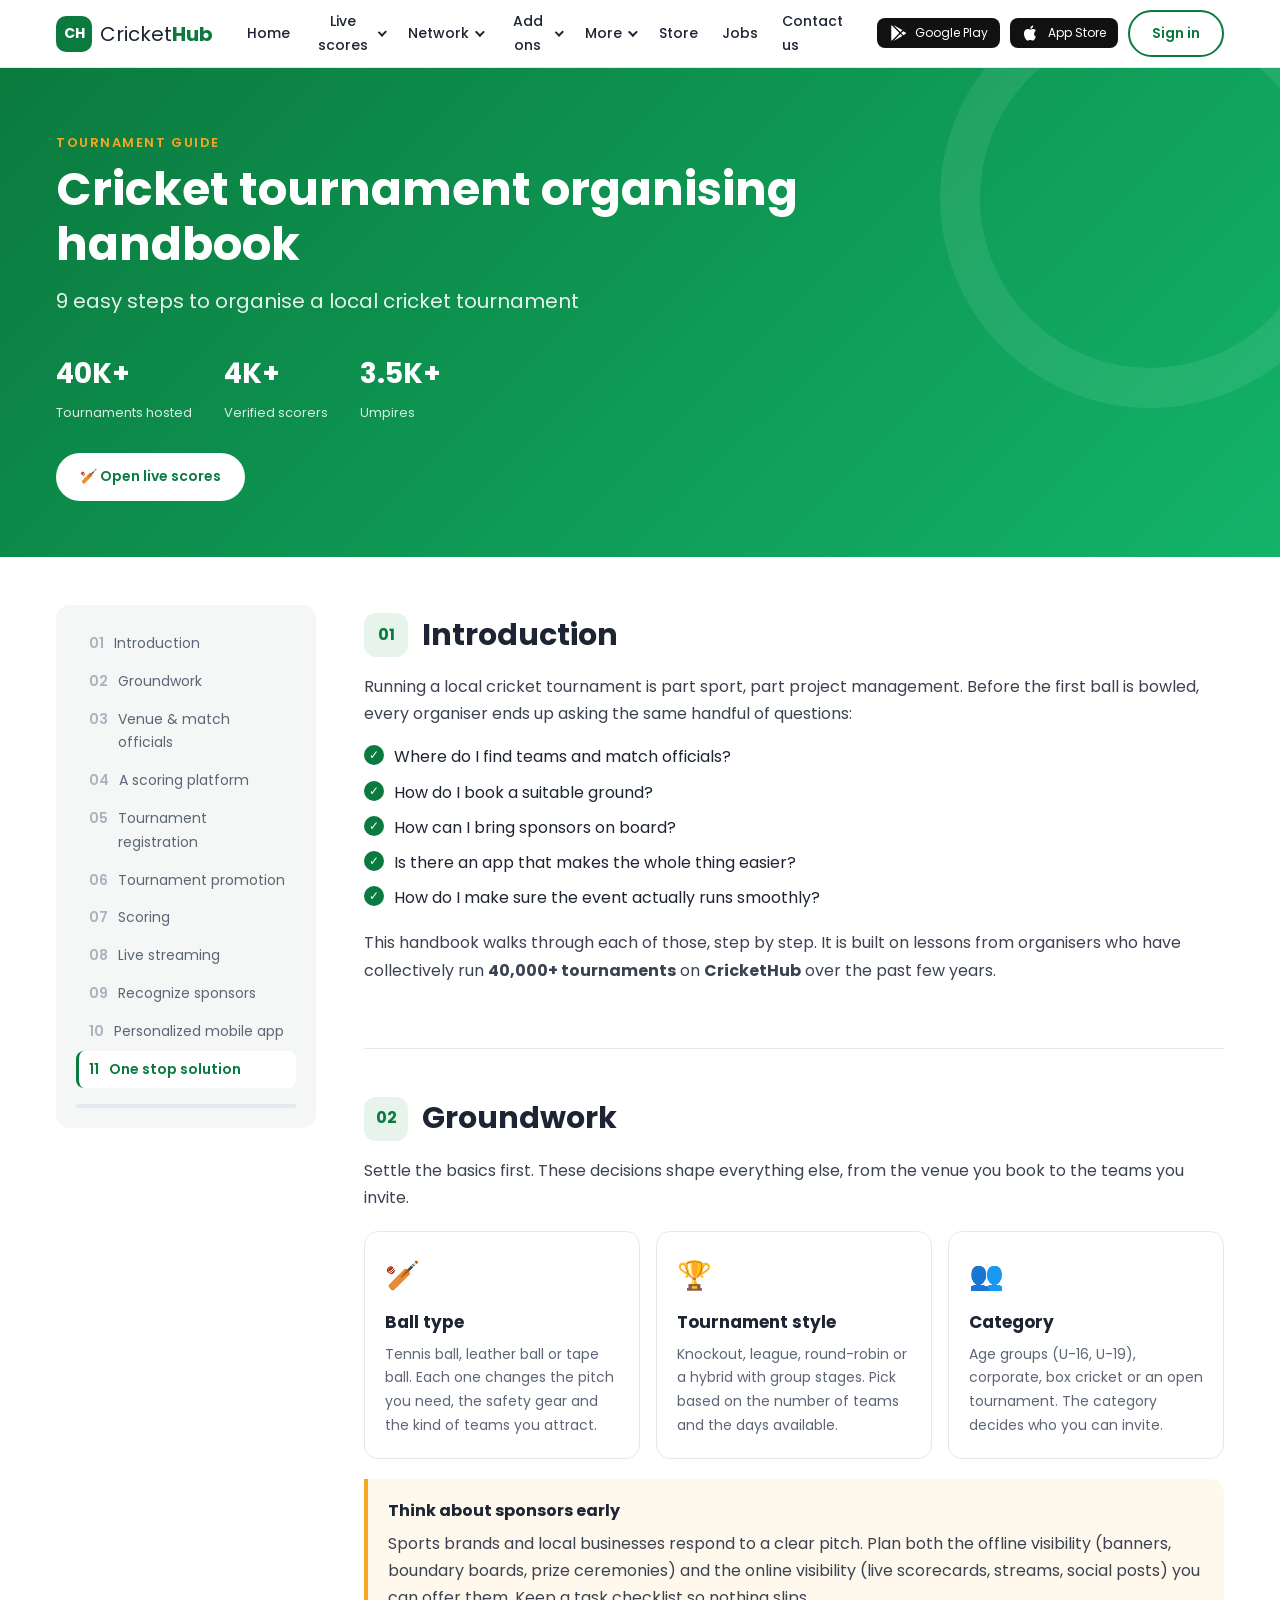
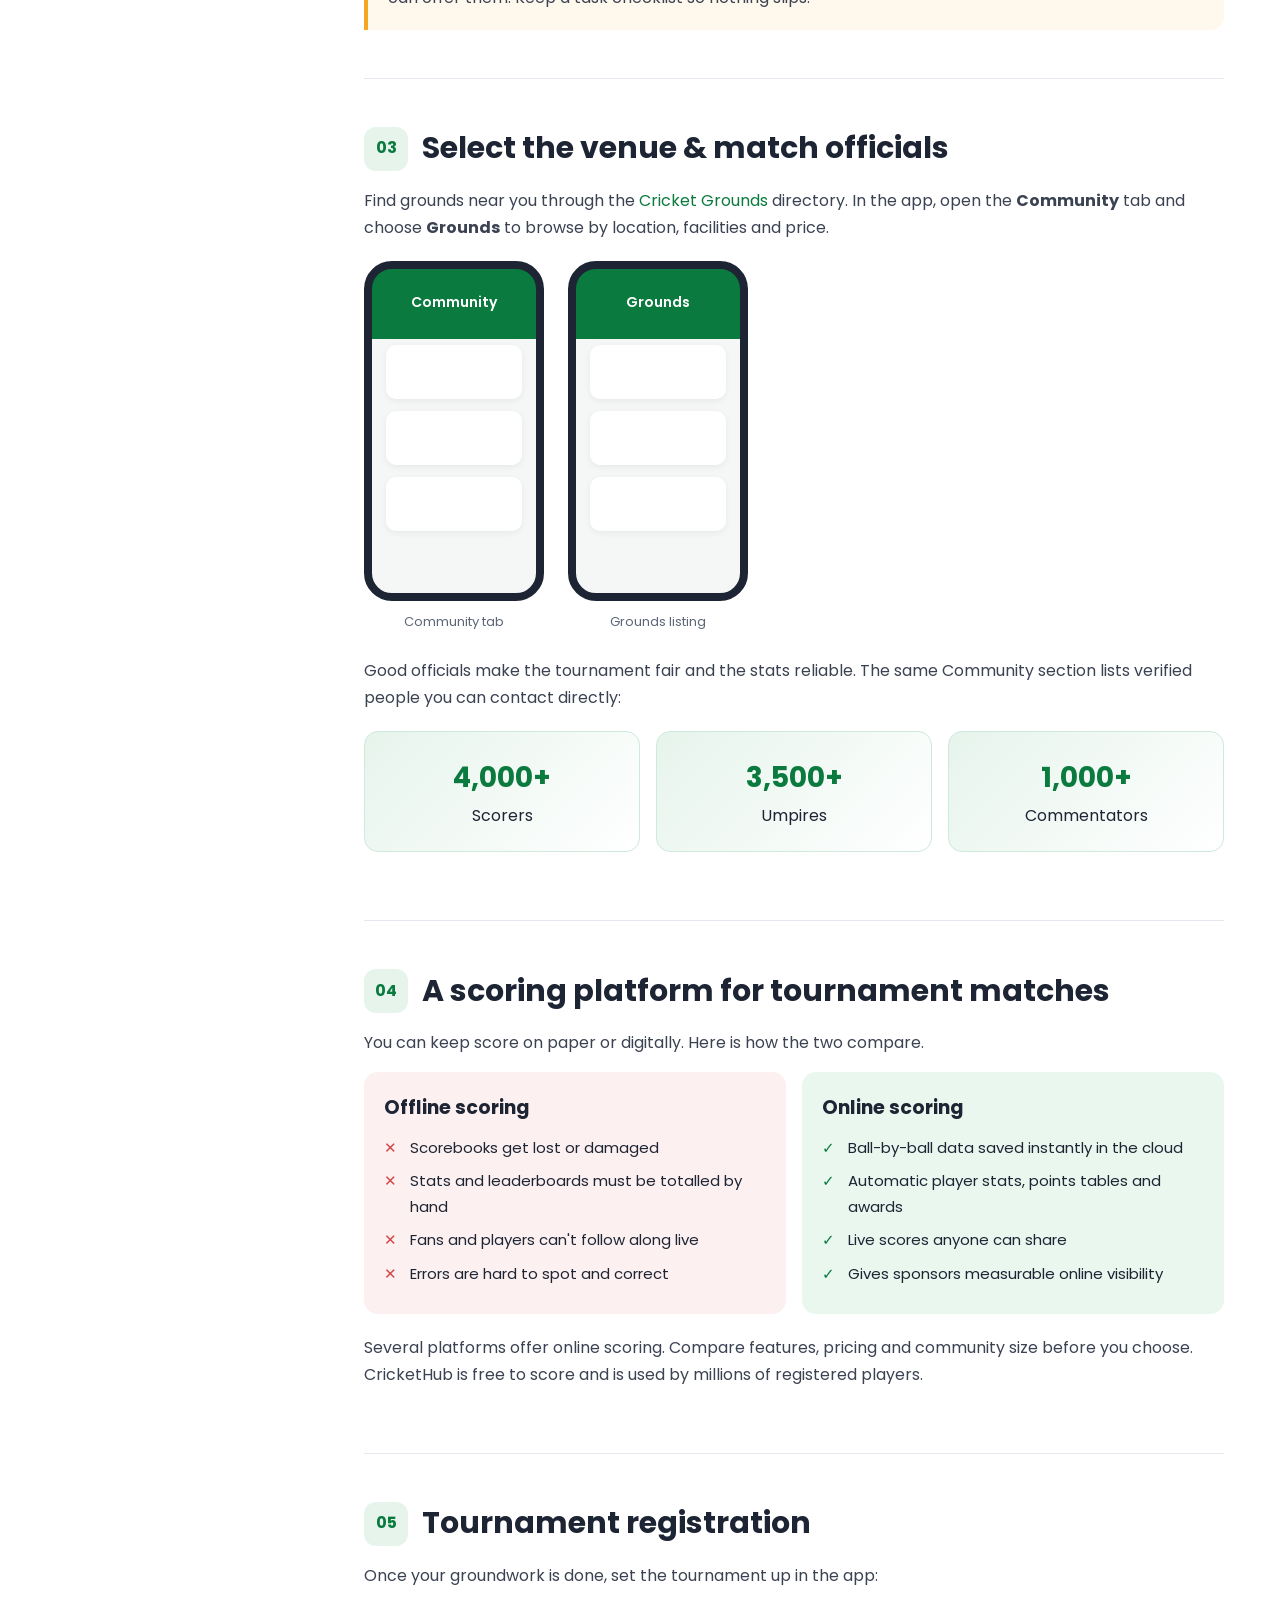
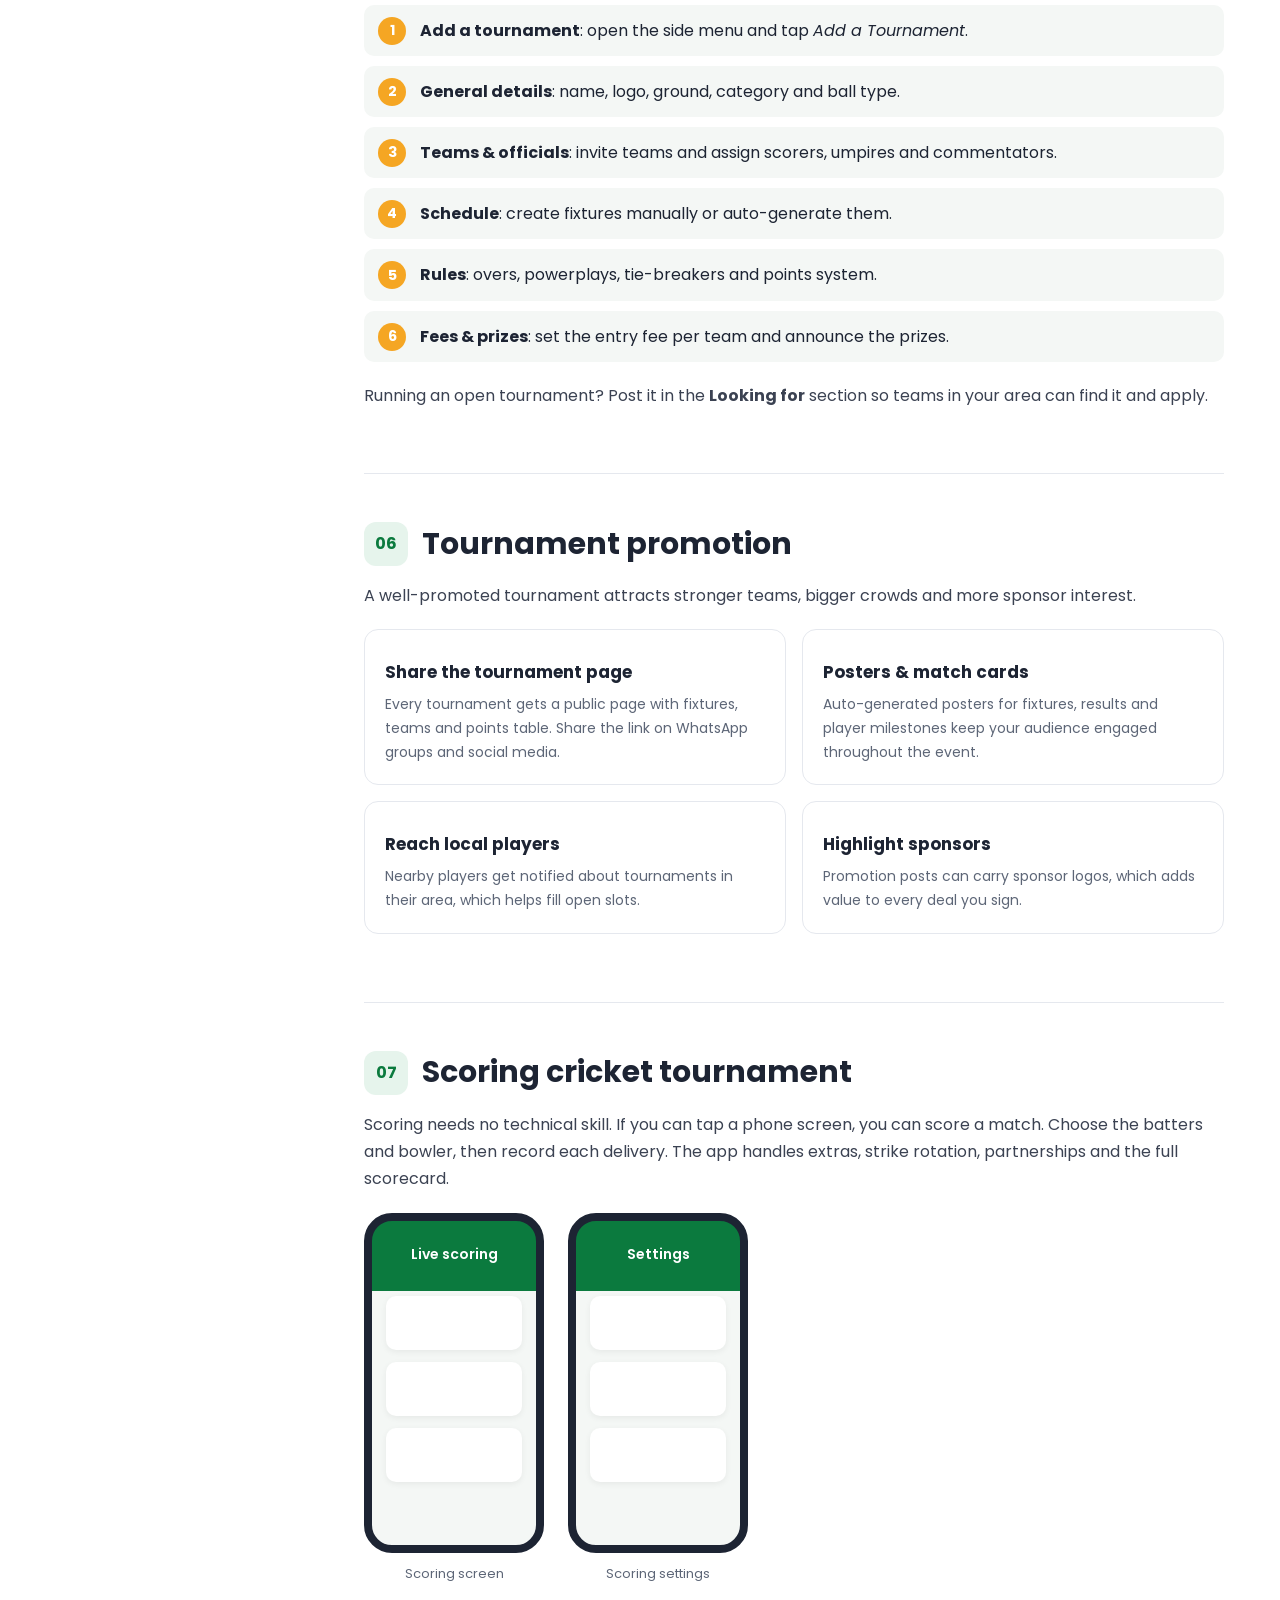
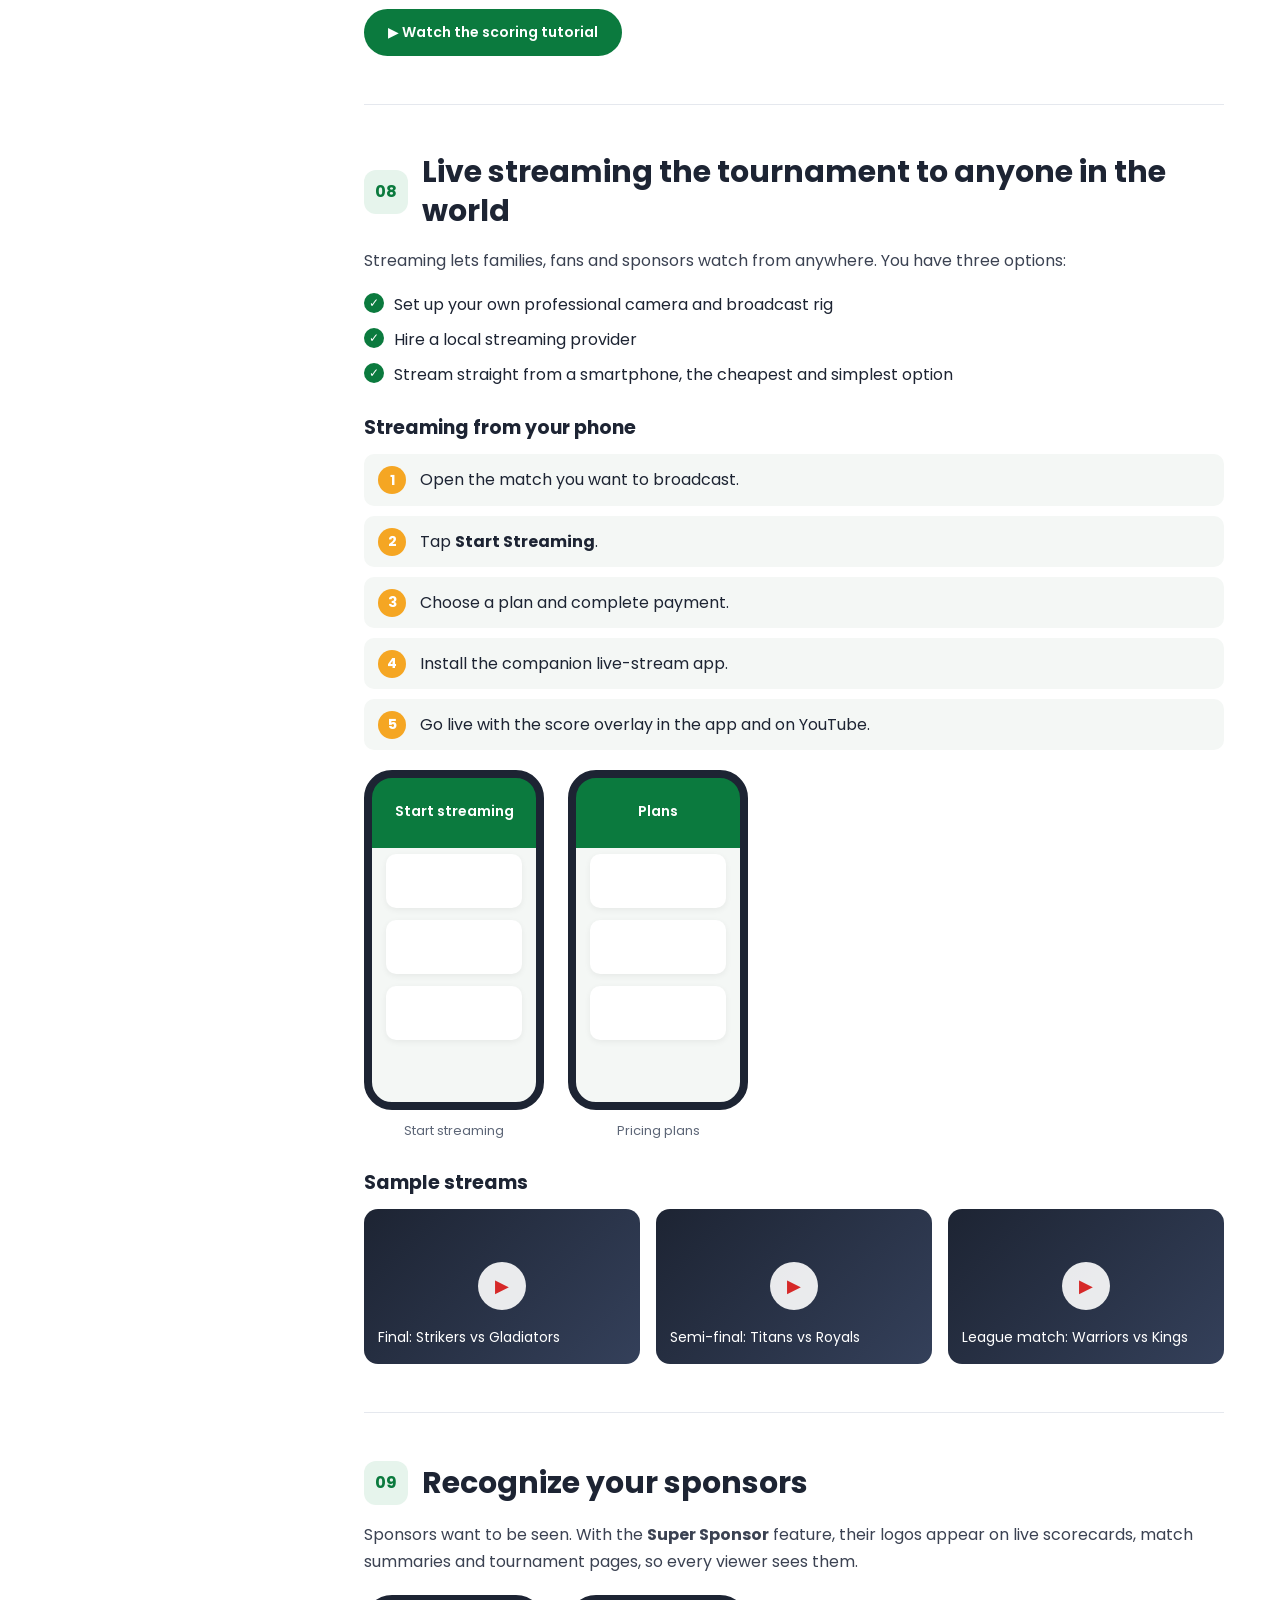
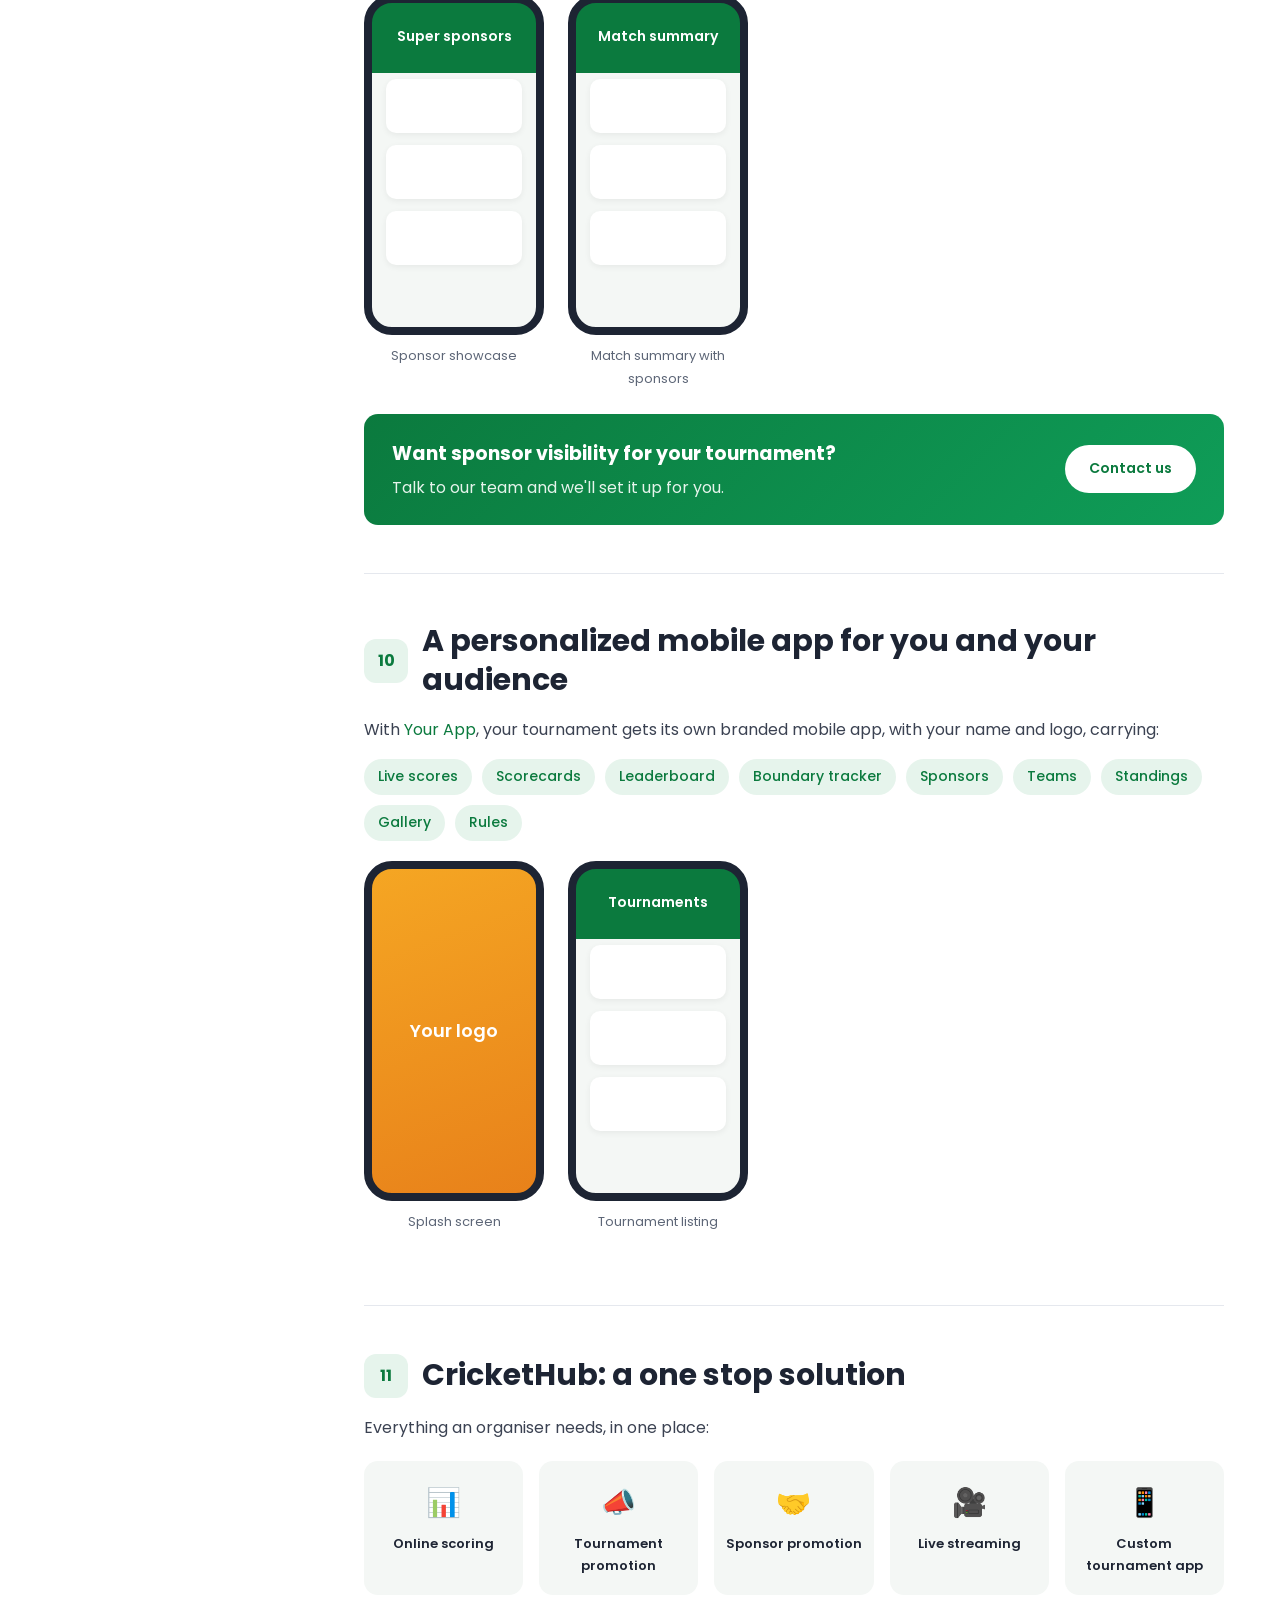
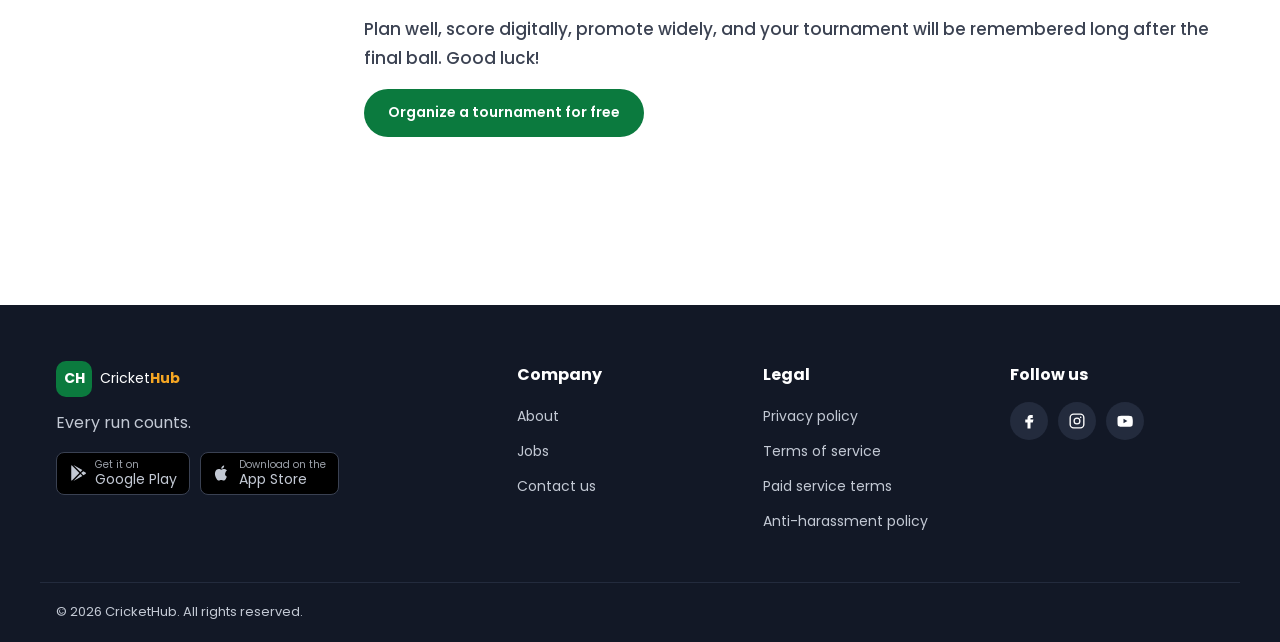
==== commit 5be485a6: "Add live scores page with ball-by-ball scoring" ====
--- a/index.html
+++ b/index.html
@@ -33,7 +33,7 @@
         <li class="has-dropdown">
           <button class="dd-toggle" aria-expanded="false">Live scores <span class="caret"></span></button>
           <ul class="dropdown">
-            <li><a href="#">Matches</a></li>
+            <li><a href="matches.html">Matches</a></li>
             <li><a href="#">Tournaments</a></li>
             <li><a href="#">Associations</a></li>
           </ul>
@@ -121,6 +121,7 @@
       <div><strong>4K+</strong><span>Verified scorers</span></div>
       <div><strong>3.5K+</strong><span>Umpires</span></div>
     </div>
+    <a href="matches.html" class="btn btn-light hero-cta">🏏 Open live scores</a>
   </div>
 </section>
 
--- a/css/styles.css
+++ b/css/styles.css
@@ -192,6 +192,82 @@
 .socials a:hover { background: var(--primary); }
 .footer-bottom { border-top: 1px solid #232b3d; margin-top: 40px; padding-top: 18px; padding-bottom: 18px; font-size: 13px; }
 
+/* ---------- Live scores (matches.html) ---------- */
+.hero-cta { margin-top: 28px; position: relative; z-index: 1; }
+.scorer-nav { display: flex; gap: 6px; margin-left: auto; }
+.scorer-nav a { padding: 8px 14px; border-radius: 999px; font-size: 14px; font-weight: 500; color: var(--ink); }
+.scorer-nav a:hover { text-decoration: none; background: var(--bg-soft); }
+.scorer-nav a.active { background: #e6f4ec; color: var(--primary); font-weight: 600; }
+.scorer-page { background: var(--bg-soft); }
+.scorer { max-width: 640px; padding-top: 24px; padding-bottom: 60px; }
+.scorer h1 { font-size: 26px; line-height: 1.3; }
+.scorer-head { display: flex; justify-content: space-between; align-items: center; gap: 16px; flex-wrap: wrap; margin-bottom: 20px; }
+.scorer-head p { color: var(--muted); font-size: 14px; }
+.back-link { display: inline-block; margin-bottom: 12px; font-size: 14px; font-weight: 500; }
+.note { color: var(--muted); font-size: 13px; text-align: center; margin-top: 24px; }
+
+.match-list { display: grid; gap: 14px; }
+.match-card { display: block; background: #fff; border: 1px solid var(--line); border-radius: var(--radius); padding: 16px; color: var(--ink); }
+.match-card:hover { text-decoration: none; box-shadow: var(--shadow); }
+.match-meta { display: flex; justify-content: space-between; align-items: center; font-size: 13px; color: var(--muted); margin-bottom: 10px; }
+.badge { padding: 2px 10px; border-radius: 999px; font-size: 12px; font-weight: 600; }
+.badge.live { background: #fde8e8; color: #c62828; }
+.badge.live::before { content: "● "; }
+.badge.done { background: #e8ebf0; color: var(--muted); }
+.sc-line { display: flex; justify-content: space-between; gap: 12px; padding: 4px 0; color: var(--muted); }
+.sc-line.batting { color: var(--ink); font-weight: 600; }
+.sc-line em { font-style: normal; font-size: 11px; color: var(--primary); font-weight: 500; }
+.sc-score { white-space: nowrap; }
+.sc-score small { font-weight: 400; color: var(--muted); }
+.match-result { margin-top: 8px; font-size: 14px; font-weight: 600; color: var(--primary); }
+
+.empty { text-align: center; background: #fff; border: 1px dashed #c9d0db; border-radius: var(--radius); padding: 40px 20px; }
+.empty-icon { font-size: 40px; }
+.empty h2 { font-size: 20px; margin: 8px 0 4px; }
+.empty p { color: var(--muted); margin-bottom: 16px; }
+
+.match-form { background: #fff; border: 1px solid var(--line); border-radius: var(--radius); padding: 20px; margin-top: 16px; display: grid; gap: 16px; }
+.match-form label { display: grid; gap: 6px; font-size: 14px; font-weight: 500; }
+.match-form input:not([type=radio]) { font: inherit; font-size: 16px; padding: 12px 14px; border: 1px solid #c9d0db; border-radius: 10px; width: 100%; }
+.match-form input:focus { outline: 2px solid var(--primary); outline-offset: 1px; }
+.match-form fieldset { border: 0; display: flex; flex-wrap: wrap; gap: 8px 20px; }
+.match-form legend { font-size: 14px; font-weight: 500; margin-bottom: 6px; }
+.match-form .radio { display: flex; align-items: center; gap: 8px; font-weight: 400; }
+.form-error { color: #c62828; font-size: 14px; }
+
+.scoreboard { background: linear-gradient(135deg, var(--primary), #0f9d58); color: #fff; border-radius: var(--radius); padding: 18px; }
+.scoreboard .match-meta { color: #d5efe0; }
+.big-score { display: grid; text-align: center; padding: 6px 0 10px; }
+.big-team { font-size: 16px; font-weight: 500; overflow-wrap: anywhere; }
+.big-runs { font-size: 56px; font-weight: 700; line-height: 1.1; }
+.big-overs { font-size: 14px; color: #d5efe0; }
+.first-inn, .chase { text-align: center; font-size: 14px; color: #e6f4ec; margin-bottom: 6px; overflow-wrap: anywhere; }
+.chase strong { color: #fff; font-size: 16px; }
+.result-banner { background: #fff; color: var(--primary); font-weight: 700; text-align: center; border-radius: 10px; padding: 12px; margin: 8px 0; overflow-wrap: anywhere; }
+.this-over { display: flex; align-items: center; gap: 12px; background: rgba(0,0,0,.18); border-radius: 10px; padding: 10px 12px; margin-top: 10px; font-size: 13px; }
+.this-over > span { flex: none; color: #d5efe0; }
+.balls { display: flex; flex-wrap: wrap; gap: 6px; }
+.ball { font-style: normal; min-width: 32px; height: 32px; padding: 0 6px; border-radius: 16px; background: #fff; color: var(--ink); display: grid; place-items: center; font-size: 12px; font-weight: 600; }
+.ball.boundary { background: var(--accent); color: #fff; }
+.ball.w { background: #d62828; color: #fff; }
+.ball.ex { background: #dfe6f5; }
+
+.pad { background: #fff; border: 1px solid var(--line); border-radius: var(--radius); padding: 14px; margin-top: 14px; display: grid; gap: 12px; }
+.pad button { font: inherit; font-weight: 600; border-radius: 12px; border: 1px solid #c9d0db; background: #fff; color: var(--ink); cursor: pointer; min-height: 52px; touch-action: manipulation; }
+.pad button:active { transform: scale(.97); }
+.pad-mods { display: grid; grid-template-columns: repeat(4, 1fr); gap: 8px; }
+.pad .mod { font-size: 13px; min-height: 44px; }
+.pad .mod.on { background: var(--ink); color: #fff; border-color: var(--ink); }
+.pad-hint { font-size: 13px; color: var(--muted); text-align: center; }
+.pad-runs { display: grid; grid-template-columns: repeat(3, 1fr); gap: 8px; }
+.pad .run { font-size: 22px; min-height: 64px; background: var(--bg-soft); }
+.pad .run.r4, .pad .run.r6 { background: #fff3dc; border-color: var(--accent); }
+.pad .wicket { background: #d62828; border-color: #d62828; color: #fff; font-size: 17px; }
+.match-actions { display: flex; flex-wrap: wrap; gap: 10px; justify-content: space-between; margin-top: 16px; }
+.match-actions .btn:disabled { opacity: .45; cursor: not-allowed; }
+.btn-danger { border-color: #d62828; color: #d62828; background: transparent; }
+.btn-danger:hover { background: #d62828; color: #fff; }
+
 /* ---------- Responsive ---------- */
 @media (max-width: 1100px) {
   .main-nav, .header-actions .store-badge { display: none; }
